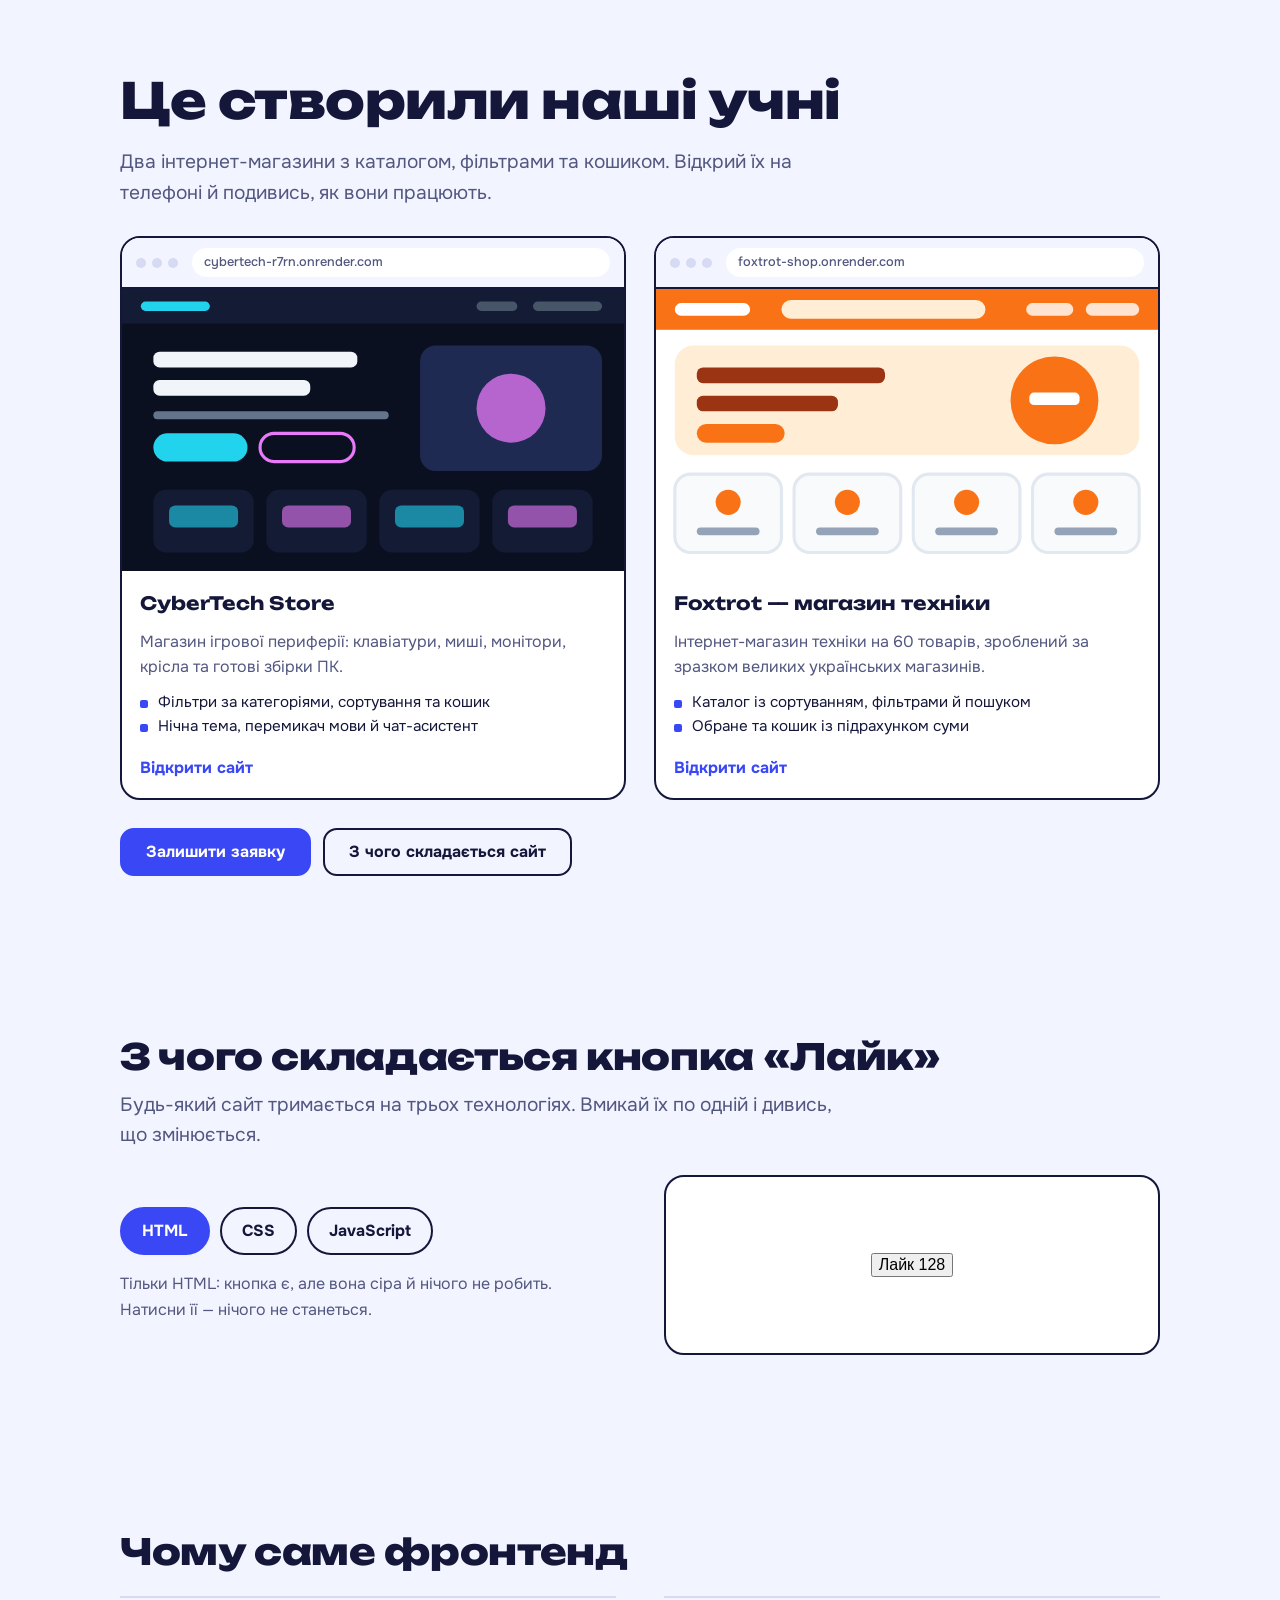
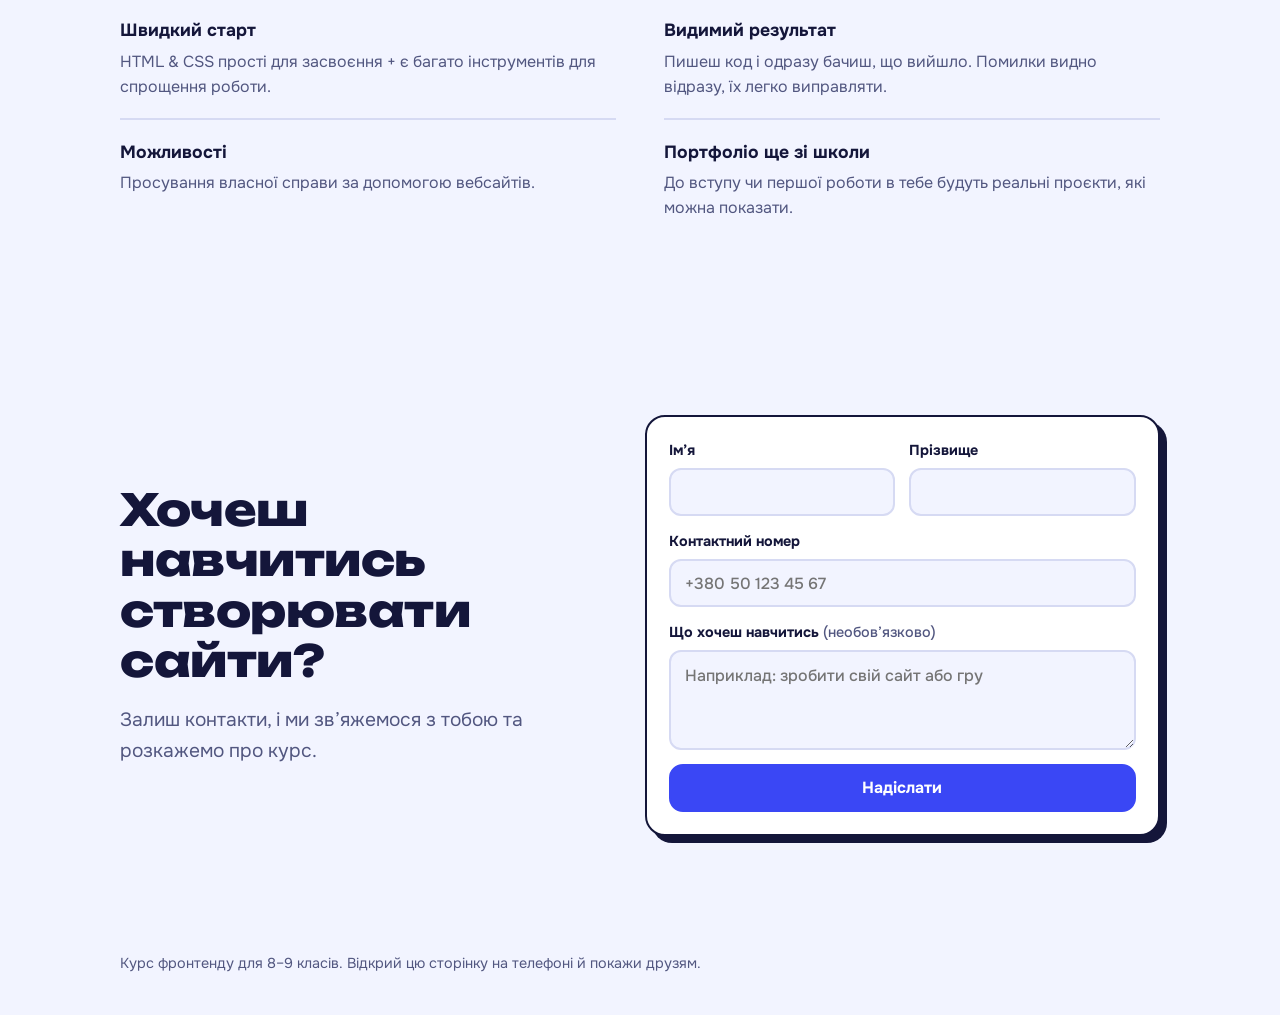
==== index.html @ 5b3cb40f "fixed form UI message" ====
<!doctype html>
<html lang="uk">
  <head>
    <meta charset="utf-8" />
    <meta
      name="viewport"
      content="width=device-width, initial-scale=1, viewport-fit=cover"
    />
    <meta name="color-scheme" content="light dark" />
    <title>Frontend Guide</title>
    <link rel="shortcut icon" type="image/x-icon" href="./images/icon.ico" />
    <link rel="preconnect" href="https://fonts.googleapis.com" />
    <link rel="preconnect" href="https://fonts.gstatic.com" crossorigin />
    <link
      href="https://fonts.googleapis.com/css2?family=Onest:wght@400;500;700&family=Unbounded:wght@700;800&display=swap"
      rel="stylesheet"
    />
    <link rel="stylesheet" href="./main.css" />
  </head>
  <body>
    <main>
      <!-- HERO: student projects -->
      <div class="wrap">
        <section class="hero" id="examples" aria-labelledby="hero-title">
          <h1 id="hero-title" class="display">Це створили наші учні</h1>
          <p class="lead">
            Два інтернет-магазини з каталогом, фільтрами та кошиком. Відкрий їх
            на телефоні й подивись, як вони працюють.
          </p>
          <div class="ex-grid" id="exGrid"></div>
          <div class="actions">
            <a class="btn" href="#contact">Залишити заявку</a>
            <a class="btn ghost" href="#layers">З чого складається сайт</a>
          </div>
        </section>
      </div>

      <!-- LAYERS -->
      <div class="wrap">
        <section class="section" id="layers" aria-labelledby="layers-title">
          <h2 class="display h2" id="layers-title">
            З чого складається кнопка «Лайк»
          </h2>
          <p class="lead">
            Будь-який сайт тримається на трьох технологіях. Вмикай їх по одній і
            дивись, що змінюється.
          </p>
          <div class="layers">
            <div>
              <div class="chips" role="group" aria-label="Шари сайту">
                <button
                  type="button"
                  class="chip"
                  aria-pressed="true"
                  aria-disabled="true"
                >
                  HTML
                </button>
                <button
                  type="button"
                  class="chip"
                  aria-pressed="false"
                  id="chipCss"
                >
                  CSS
                </button>
                <button
                  type="button"
                  class="chip"
                  aria-pressed="false"
                  id="chipJs"
                >
                  JavaScript
                </button>
              </div>
              <p id="layerNote" aria-live="polite"></p>
            </div>
            <div class="stage">
              <button type="button" class="like" id="like">
                Лайк <span id="cnt">128</span>
              </button>
            </div>
          </div>
        </section>
      </div>

      <!-- WHY -->
      <div class="wrap">
        <section class="section" id="why" aria-labelledby="why-title">
          <h2 class="display h2" id="why-title">Чому саме фронтенд</h2>
          <dl class="why">
            <div>
              <dt>Швидкий старт</dt>
              <dd>
                HTML & CSS прості для засвоєння + є багато інструментів для
                спрощення роботи.
              </dd>
            </div>
            <div>
              <dt>Видимий результат</dt>
              <dd>
                Пишеш код і одразу бачиш, що вийшло. Помилки видно відразу, їх
                легко виправляти.
              </dd>
            </div>
            <div>
              <dt>Можливості</dt>
              <dd>Просування власної справи за допомогою вебсайтів.</dd>
            </div>
            <div>
              <dt>Портфоліо ще зі школи</dt>
              <dd>
                До вступу чи першої роботи в тебе будуть реальні проєкти, які
                можна показати.
              </dd>
            </div>
          </dl>
        </section>
      </div>

      <!-- CONTACT -->
      <div class="wrap">
        <section
          class="section split"
          id="contact"
          aria-labelledby="contact-title"
        >
          <div>
            <h2 class="display h2" id="contact-title">
              Хочеш навчитись створювати сайти?
            </h2>
            <p class="lead">
              Залиш контакти, і ми зв’яжемося з тобою та розкажемо про курс.
            </p>
          </div>

          <div class="panel">
            <form id="contactForm" class="form" novalidate>
              <div class="field-row">
                <label class="field">
                  <span>Ім’я</span>
                  <input
                    type="text"
                    id="firstName"
                    name="firstName"
                    maxlength="40"
                    autocomplete="given-name"
                    autocapitalize="words"
                    spellcheck="false"
                    required
                    aria-describedby="firstName-err"
                  />
                  <small class="field-error" id="firstName-err" hidden></small>
                </label>
                <label class="field">
                  <span>Прізвище</span>
                  <input
                    type="text"
                    id="lastName"
                    name="lastName"
                    maxlength="40"
                    autocomplete="family-name"
                    autocapitalize="words"
                    spellcheck="false"
                    required
                    aria-describedby="lastName-err"
                  />
                  <small class="field-error" id="lastName-err" hidden></small>
                </label>
              </div>
              <label class="field">
                <span>Контактний номер</span>
                <input
                  type="tel"
                  id="phone"
                  name="phone"
                  inputmode="tel"
                  autocomplete="tel"
                  placeholder="+380 50 123 45 67"
                  maxlength="20"
                  required
                  aria-describedby="phone-err"
                />
                <small class="field-error" id="phone-err" hidden></small>
              </label>
              <label class="field">
                <span
                  >Що хочеш навчитись
                  <em class="optional">(необов’язково)</em></span
                >
                <textarea
                  id="interest"
                  name="interest"
                  rows="3"
                  maxlength="300"
                  placeholder="Наприклад: зробити свій сайт або гру"
                  aria-describedby="interest-err"
                ></textarea>
                <small class="field-error" id="interest-err" hidden></small>
              </label>
              <button type="submit" class="btn" id="submitBtn">Надіслати</button>
            </form>
            <div
              class="form-status"
              id="formStatus"
              role="status"
              aria-live="polite"
              hidden
            ></div>
          </div>
        </section>
      </div>
    </main>

    <footer>
      <div class="wrap">
        Курс фронтенду для 8–9 класів. Відкрий цю сторінку на телефоні й покажи
        друзям.
      </div>
    </footer>
    <script src="./main.js"></script>
  </body>
</html>
---- main.css ----
:root {
  --bg: #f2f4ff;
  --surface: #ffffff;
  --ink: #14163a;
  --muted: #525780;
  --line: #d6daf3;
  --accent: #3a47f5;
  --on-accent: #ffffff;
  --block: #3a47f5;
  --pop: #ffe45c;
  --pink: #ff5c8a;
  --edge: #14163a;
  box-sizing: border-box;
  padding-top: env(safe-area-inset-top, 0px);
  padding-bottom: env(safe-area-inset-bottom, 0px);
}
@media (prefers-color-scheme: dark) {
  :root:not([data-theme="light"]) {
    --bg: #0e1022;
    --surface: #1a1d3a;
    --ink: #eef0ff;
    --muted: #a8add6;
    --line: #2c3060;
    --accent: #8a93ff;
    --on-accent: #0e1022;
    --block: #2e37d6;
    --edge: #8a93ff;
  }
}
:root[data-theme="dark"] {
  --bg: #0e1022;
  --surface: #1a1d3a;
  --ink: #eef0ff;
  --muted: #a8add6;
  --line: #2c3060;
  --accent: #8a93ff;
  --on-accent: #0e1022;
  --block: #2e37d6;
  --edge: #8a93ff;
}

*,
*::before,
*::after {
  box-sizing: inherit;
}
html {
  scroll-padding-top: env(safe-area-inset-top, 0px);
  scroll-behavior: smooth;
  -webkit-text-size-adjust: 100%;
}
body {
  margin: 0;
  background: var(--bg);
  color: var(--ink);
  font:
    400 1rem/1.6 Onest,
    system-ui,
    -apple-system,
    "Segoe UI",
    Roboto,
    sans-serif;
  overflow-x: hidden;
}
h1,
h2,
h3,
p,
dl,
dd,
ul {
  margin: 0;
}
ul {
  padding: 0;
  list-style: none;
}
a {
  color: inherit;
}
:focus-visible {
  outline: 3px solid var(--accent);
  outline-offset: 3px;
}

.wrap {
  width: 100%;
  max-width: 1120px;
  margin-inline: auto;
  padding-inline: clamp(16px, 5vw, 40px);
}
.display {
  font-family: Unbounded, Onest, system-ui, sans-serif;
  font-weight: 800;
  line-height: 1.15;
  letter-spacing: -0.01em;
  hyphens: auto;
  overflow-wrap: break-word;
}
.h2 {
  font-size: clamp(1.35rem, 4.2vw + 0.4rem, 2.25rem);
  margin-bottom: 12px;
}
.lead {
  font-size: clamp(1rem, 1.2vw + 0.8rem, 1.2rem);
  color: var(--muted);
  max-width: 56ch;
}

.btn {
  display: inline-flex;
  align-items: center;
  justify-content: center;
  min-height: 48px;
  padding: 0 24px;
  border-radius: 14px;
  border: 2px solid var(--accent);
  background: var(--accent);
  color: var(--on-accent);
  font:
    700 1rem/1 Onest,
    system-ui,
    sans-serif;
  text-decoration: none;
  cursor: pointer;
  -webkit-tap-highlight-color: transparent;
}
.btn.ghost {
  background: transparent;
  color: var(--ink);
  border-color: var(--ink);
}
.btn.pop {
  background: var(--pop);
  border-color: var(--pop);
  color: #14163a;
}
.btn:active {
  transform: translateY(1px);
}

/* ---------- Hero (student projects) ---------- */
.hero {
  padding-block: clamp(28px, 6vw, 72px);
}
.hero h1 {
  font-size: clamp(1.75rem, 6vw + 0.5rem, 3.1rem);
  margin-bottom: 18px;
}
.hero .actions {
  display: flex;
  flex-wrap: wrap;
  gap: 12px;
  margin-top: 28px;
}

/* ---------- Demo section layout ---------- */
.split {
  display: grid;
  gap: 32px;
}
.split > * {
  min-width: 0;
}
.split .h2 {
  font-size: clamp(1.6rem, 5vw + 0.4rem, 2.75rem);
  margin-bottom: 18px;
}
@media (min-width: 900px) {
  .split {
    grid-template-columns: 1fr 1.1fr;
    align-items: center;
    gap: 56px;
  }
}

.panel {
  background: var(--surface);
  border: 2px solid var(--edge);
  border-radius: 20px;
  box-shadow: 4px 4px 0 var(--edge);
  padding: clamp(14px, 3vw, 22px);
  display: grid;
  gap: 16px;
}
@media (min-width: 600px) {
  .panel {
    box-shadow: 7px 7px 0 var(--edge);
  }
}
.field {
  display: grid;
  gap: 6px;
  border: 0;
  padding: 0;
  margin: 0;
  min-width: 0;
}
.field > span,
.field > legend {
  font-weight: 700;
  font-size: 0.9rem;
  padding: 0;
}
.field input[type="text"] {
  width: 100%;
  height: 48px;
  padding: 0 14px;
  border: 2px solid var(--line);
  border-radius: 12px;
  background: var(--bg);
  color: var(--ink);
  font:
    500 16px/1 Onest,
    system-ui,
    sans-serif;
}
.field input[type="text"]:focus-visible {
  border-color: var(--accent);
  outline-offset: 1px;
}
/* ---------- Sections ---------- */
.section {
  padding-block: clamp(36px, 7vw, 88px);
}
.section + .section {
  border-top: 2px solid var(--line);
}

/* Layers */
.layers {
  display: grid;
  gap: 24px;
  margin-top: 24px;
}
.layers > * {
  min-width: 0;
}
@media (min-width: 800px) {
  .layers {
    grid-template-columns: 1fr 1fr;
    gap: 48px;
    align-items: center;
  }
}
.chips {
  display: flex;
  flex-wrap: wrap;
  gap: 10px;
  margin-bottom: 16px;
}
.chip {
  min-height: 48px;
  padding: 0 20px;
  border-radius: 999px;
  border: 2px solid var(--ink);
  background: transparent;
  color: var(--ink);
  font:
    700 1rem/1 Onest,
    system-ui,
    sans-serif;
  cursor: pointer;
  -webkit-tap-highlight-color: transparent;
}
.chip[aria-pressed="true"] {
  background: var(--accent);
  border-color: var(--accent);
  color: var(--on-accent);
}
.chip[aria-disabled="true"] {
  cursor: default;
}
#layerNote {
  color: var(--muted);
  min-height: 3.2em;
}
.stage {
  color-scheme: light;
  background: #fff;
  color: #111;
  border: 2px solid var(--edge);
  border-radius: 20px;
  min-height: 180px;
  display: grid;
  place-items: center;
  padding: 24px;
}
.like {
  font-size: 1rem;
}
.like.styled {
  display: inline-flex;
  align-items: center;
  gap: 8px;
  min-height: 56px;
  padding: 0 28px;
  border-radius: 999px;
  border: 2px solid var(--pink);
  background: transparent;
  color: #14163a;
  font:
    700 1.05rem/1 Onest,
    system-ui,
    sans-serif;
  cursor: pointer;
  -webkit-tap-highlight-color: transparent;
}
.like.styled::before {
  content: "\2661";
  font-size: 1.3em;
  color: var(--pink);
}
.like.styled.liked {
  background: var(--pink);
}
.like.styled.liked::before {
  content: "\2665";
  color: #fff;
}
.like.pop {
  animation: pop 0.35s ease-out;
}
@keyframes pop {
  0% {
    transform: scale(1);
  }
  40% {
    transform: scale(1.12);
  }
  100% {
    transform: scale(1);
  }
}

/* Examples */
.ex-grid {
  display: grid;
  gap: 20px;
  margin-top: 28px;
}
@media (min-width: 720px) {
  .ex-grid {
    grid-template-columns: 1fr 1fr;
    gap: 28px;
  }
}
.ex {
  display: flex;
  flex-direction: column;
  text-decoration: none;
  background: var(--surface);
  border: 2px solid var(--edge);
  border-radius: 20px;
  overflow: hidden;
  min-width: 0;
  transition: transform 0.15s;
}
.ex:hover {
  transform: translateY(-3px);
}
.browser-bar {
  display: flex;
  align-items: center;
  gap: 6px;
  padding: 10px 14px;
  border-bottom: 2px solid var(--edge);
  background: var(--bg);
}
.browser-bar i {
  width: 10px;
  height: 10px;
  border-radius: 50%;
  background: var(--line);
  flex: none;
}
.browser-bar span {
  margin-left: 8px;
  flex: 1;
  min-width: 0;
  font-size: 0.8rem;
  font-weight: 500;
  color: var(--muted);
  background: var(--surface);
  border-radius: 999px;
  padding: 4px 12px;
  white-space: nowrap;
  overflow: hidden;
  text-overflow: ellipsis;
}
.thumb-wrap {
  position: relative;
  display: block;
  aspect-ratio: 16 / 9;
  overflow: hidden;
  background: var(--bg);
}
.thumb {
  display: block;
  width: 100%;
  aspect-ratio: 16 / 9;
}
.thumb-wrap .thumb {
  height: 100%;
}
.thumb-video {
  position: absolute;
  inset: 0;
  width: 100%;
  height: 100%;
  object-fit: cover;
  object-position: top;
  background: var(--bg);
  opacity: 0;
  transition: opacity 0.3s;
}
.thumb-video.ready {
  opacity: 1;
}
.ex-body {
  padding: 18px;
  display: grid;
  gap: 10px;
}
.ex-body h3 {
  font-size: 1.15rem;
  font-family: Unbounded, Onest, sans-serif;
  font-weight: 700;
}
.ex-body p {
  color: var(--muted);
}
.ex-body li {
  padding-left: 18px;
  position: relative;
  font-size: 0.95rem;
}
.ex-body li::before {
  content: "";
  position: absolute;
  left: 0;
  top: 0.65em;
  width: 8px;
  height: 8px;
  border-radius: 2px;
  background: var(--accent);
}
.ex-cta {
  margin-top: 6px;
  font-weight: 700;
  color: var(--accent);
}
.note {
  margin-top: 20px;
  font-size: 0.9rem;
  color: var(--muted);
}

/* Why */
.why {
  display: grid;
  gap: 0;
  margin-top: 24px;
}
@media (min-width: 720px) {
  .why {
    grid-template-columns: 1fr 1fr;
    column-gap: 48px;
  }
}
.why div {
  padding: 18px 0;
  border-top: 2px solid var(--line);
}
.why dt {
  font-weight: 700;
  font-size: 1.1rem;
  margin-bottom: 4px;
}
.why dd {
  color: var(--muted);
}

footer {
  padding: 28px 0 40px;
  color: var(--muted);
  font-size: 0.9rem;
}

@media (prefers-reduced-motion: reduce) {
  html {
    scroll-behavior: auto;
  }
  .like.pop {
    animation: none;
  }
  .ex,
  .thumb-video {
    transition: none;
  }
}

/* ---------- Contact form ---------- */
:root {
  --danger: #c5221f;
  --ok: #16794c;
}
@media (prefers-color-scheme: dark) {
  :root:not([data-theme="light"]) {
    --danger: #ff8a80;
    --ok: #6ee7a8;
  }
}
:root[data-theme="dark"] {
  --danger: #ff8a80;
  --ok: #6ee7a8;
}

.form {
  display: grid;
  gap: 14px;
}
.field-row {
  display: grid;
  gap: 14px;
}
.field-row > * {
  min-width: 0;
}
@media (min-width: 480px) {
  .field-row {
    grid-template-columns: 1fr 1fr;
  }
}
.field input[type="tel"],
.field textarea {
  width: 100%;
  padding: 0 14px;
  border: 2px solid var(--line);
  border-radius: 12px;
  background: var(--bg);
  color: var(--ink);
  font:
    500 16px/1 Onest,
    system-ui,
    sans-serif;
}
.field input[type="tel"] {
  height: 48px;
}
.field textarea {
  padding: 12px 14px;
  min-height: 96px;
  line-height: 1.5;
  resize: vertical;
}
.field input[type="tel"]:focus-visible,
.field textarea:focus-visible {
  border-color: var(--accent);
  outline-offset: 1px;
}
.field [aria-invalid="true"] {
  border-color: var(--danger);
}
.optional {
  font-style: normal;
  font-weight: 500;
  color: var(--muted);
}
.field-error {
  color: var(--danger);
  font-size: 0.85rem;
  font-weight: 500;
}
.field-error[hidden] {
  display: none;
}
.form .btn {
  width: 100%;
}
.btn[disabled] {
  opacity: 0.65;
  cursor: progress;
  transform: none;
}

.form-status {
  display: grid;
  gap: 4px;
  padding: 12px 14px;
  border: 2px solid var(--line);
  border-radius: 12px;
  background: var(--surface);
  color: var(--ink);
  font-weight: 500;
  overflow-wrap: anywhere;
}
.form-status[hidden] {
  display: none;
}
.form-status strong {
  font-weight: 700;
}
.form-status small {
  color: var(--muted);
  font-size: 0.85rem;
  white-space: pre-line;
}
.form-status.is-error {
  border-color: var(--danger);
  background: color-mix(in srgb, var(--danger) 12%, var(--surface));
}
.form-status.is-error strong {
  color: var(--danger);
}
.form-status.is-ok {
  border-color: var(--ok);
  background: color-mix(in srgb, var(--ok) 12%, var(--surface));
}
.form-status.is-ok strong {
  color: var(--ok);
}
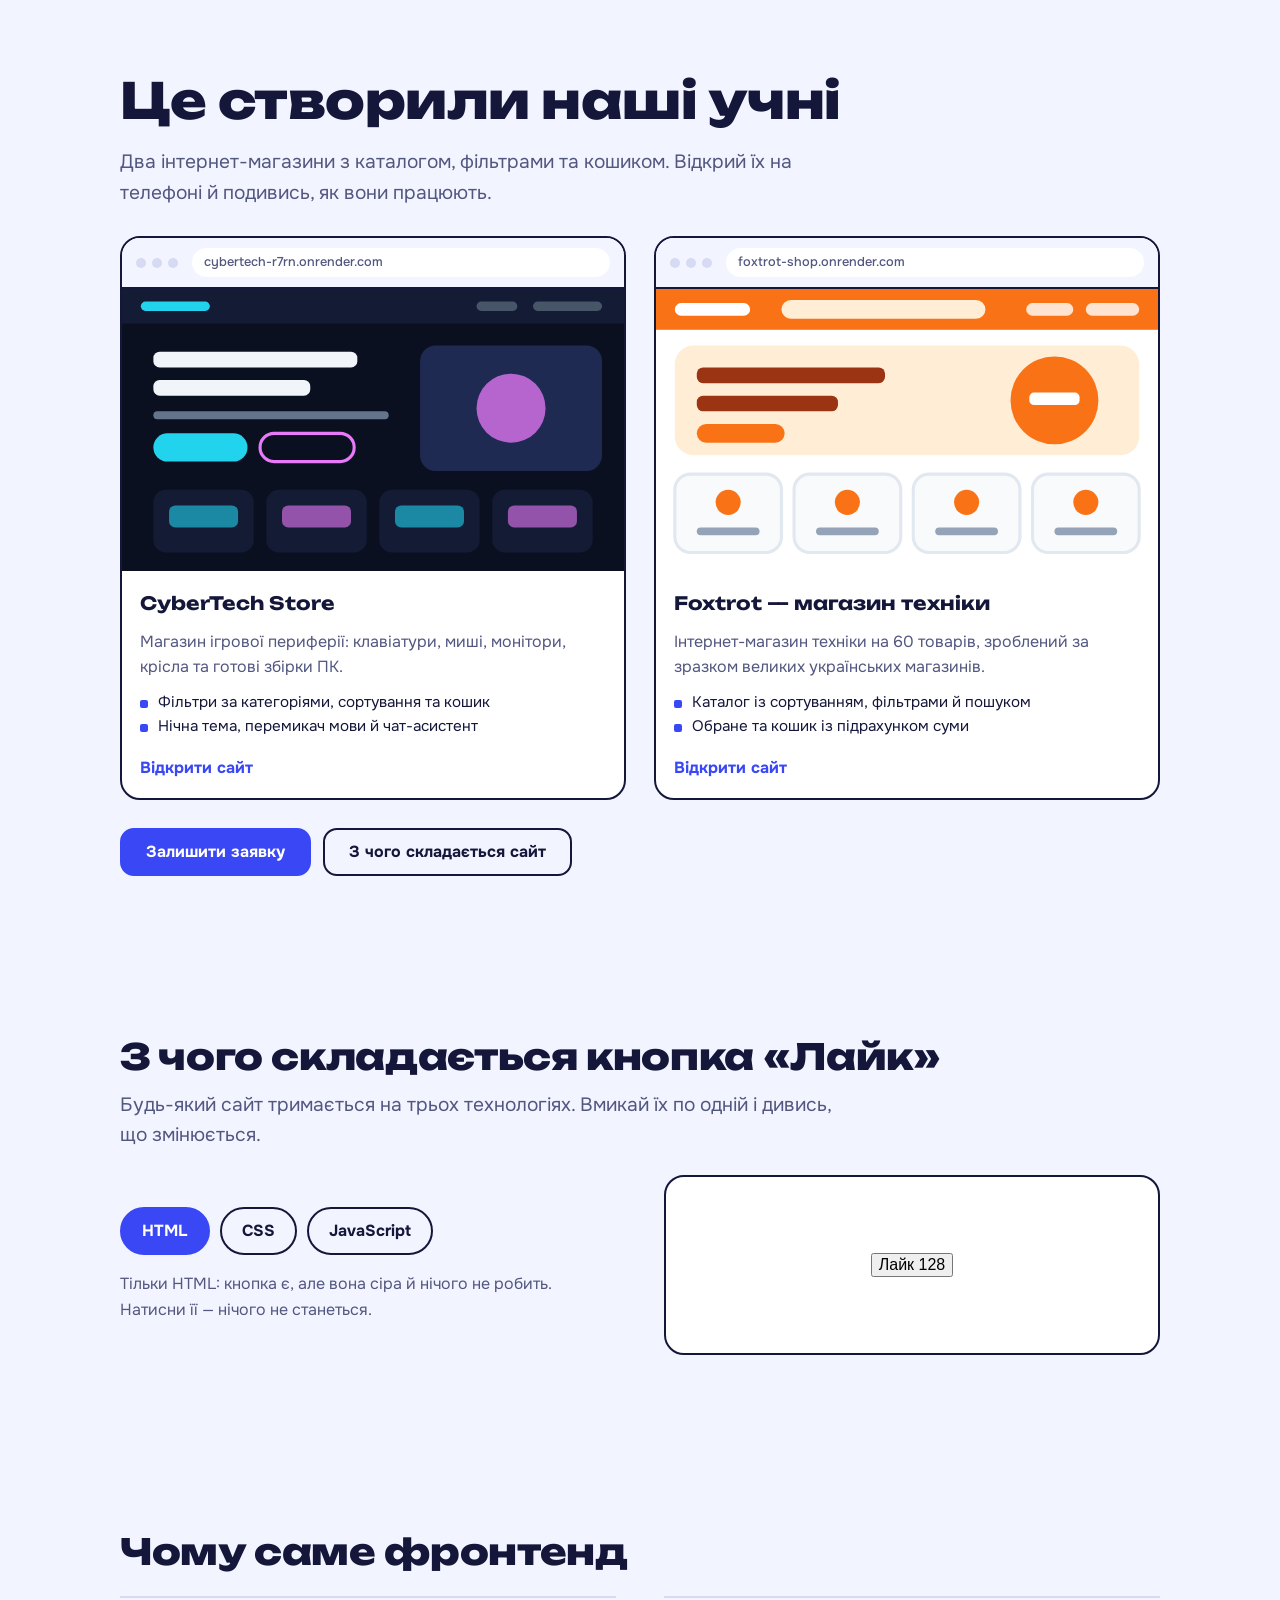
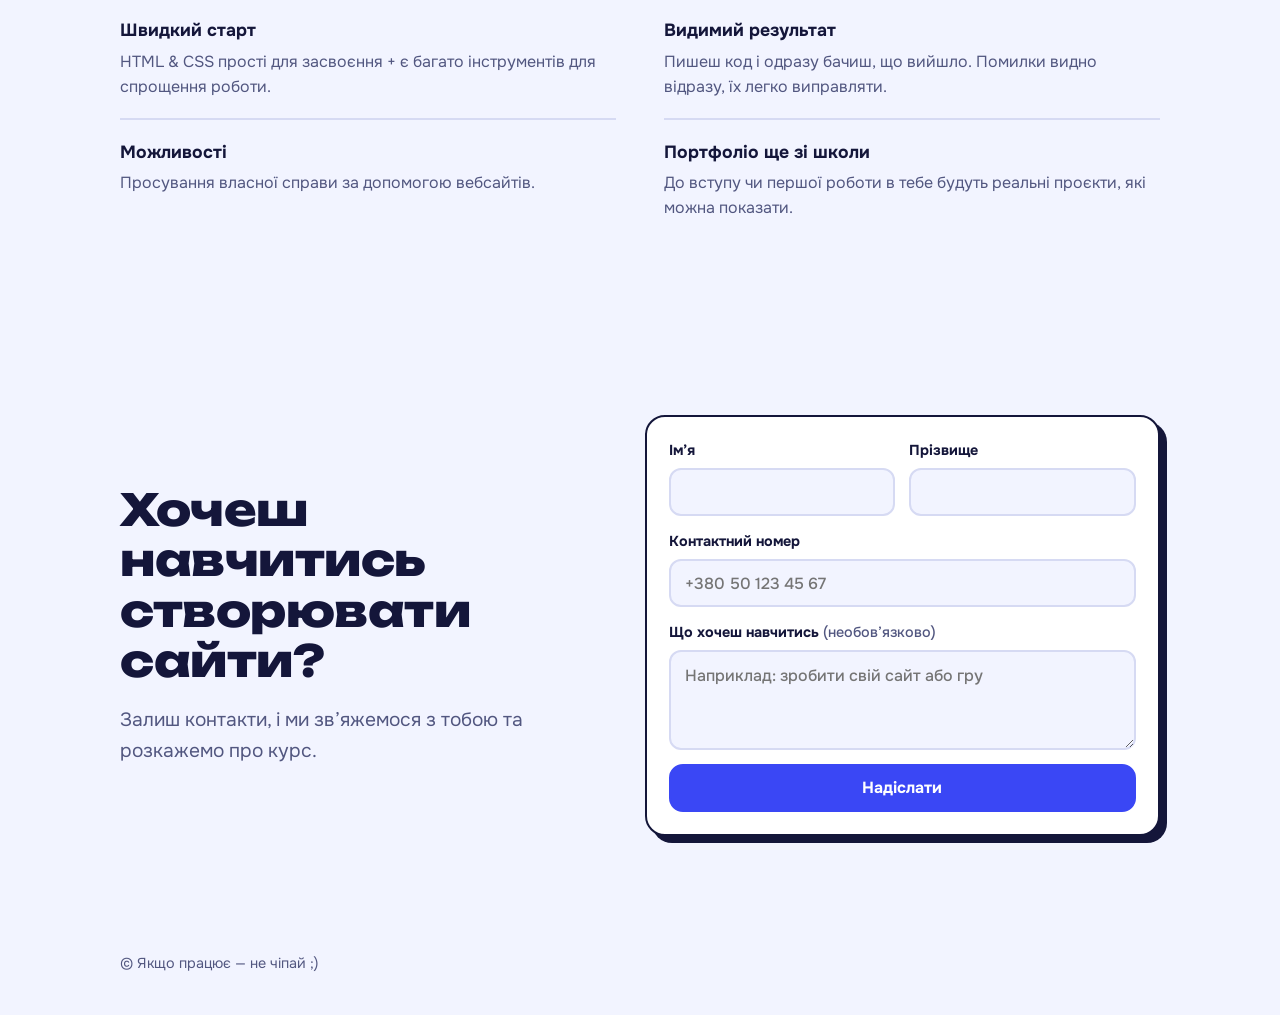
==== commit e740bcd1: "final fix" ====
--- a/index.html
+++ b/index.html
@@ -214,8 +214,7 @@
 
     <footer>
       <div class="wrap">
-        Курс фронтенду для 8–9 класів. Відкрий цю сторінку на телефоні й покажи
-        друзям.
+        &#169; Якщо працює — не чіпай ;)
       </div>
     </footer>
     <script src="./main.js"></script>
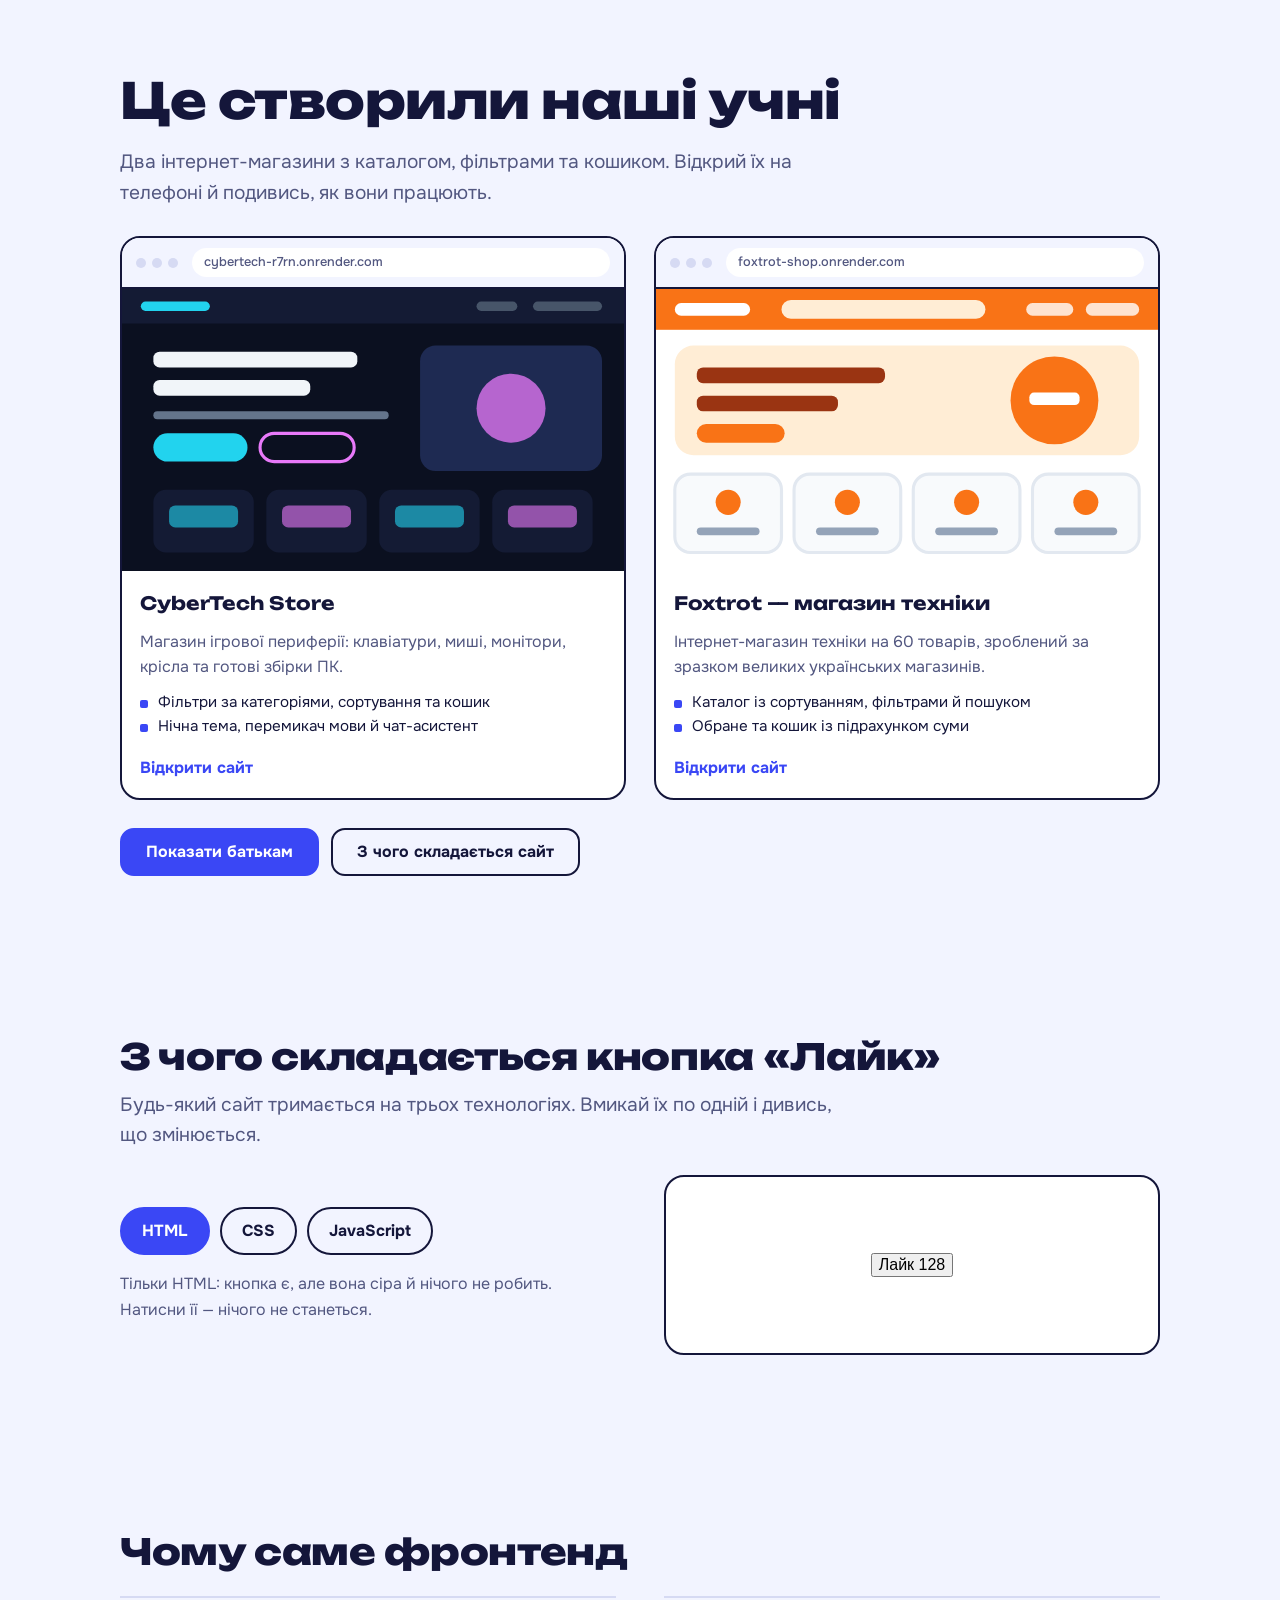
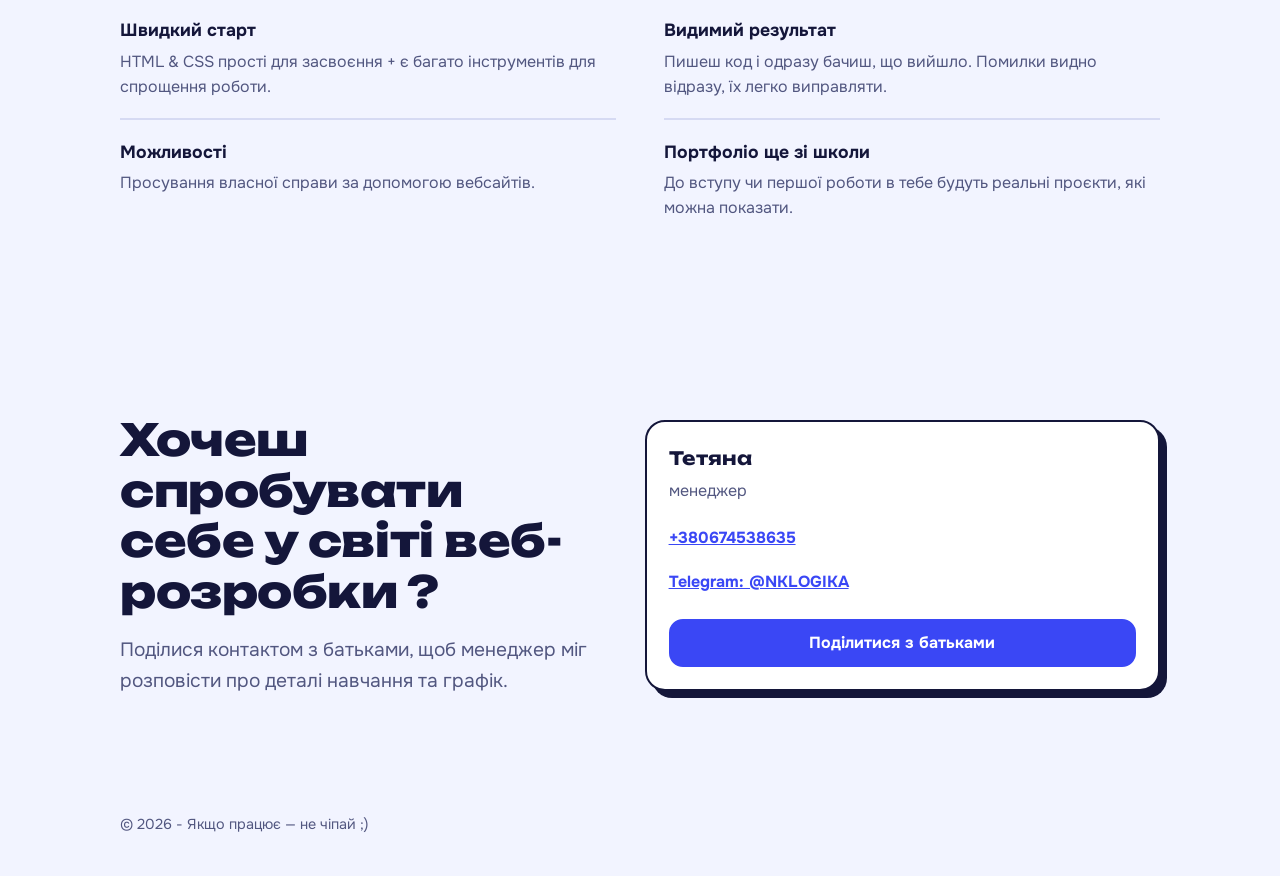
==== commit b89d0fc1: "change contact form" ====
--- a/index.html
+++ b/index.html
@@ -29,7 +29,7 @@
           </p>
           <div class="ex-grid" id="exGrid"></div>
           <div class="actions">
-            <a class="btn" href="#contact">Залишити заявку</a>
+            <a class="btn" href="#share">Показати батькам</a>
             <a class="btn ghost" href="#layers">З чого складається сайт</a>
           </div>
         </section>
@@ -118,95 +118,23 @@
         </section>
       </div>
 
-      <!-- CONTACT -->
+      <!-- SHARE WITH PARENTS -->
       <div class="wrap">
-        <section
-          class="section split"
-          id="contact"
-          aria-labelledby="contact-title"
-        >
+        <section class="section split" id="share" aria-labelledby="share-title">
           <div>
-            <h2 class="display h2" id="contact-title">
-              Хочеш навчитись створювати сайти?
-            </h2>
+            <h2 class="display h2" id="share-title">Хочеш спробувати себе у світі веб-розробки ?</h2>
             <p class="lead">
-              Залиш контакти, і ми зв’яжемося з тобою та розкажемо про курс.
+              Поділися контактом з батьками, щоб менеджер міг розповісти про деталі навчання та графік. 
             </p>
           </div>
 
           <div class="panel">
-            <form id="contactForm" class="form" novalidate>
-              <div class="field-row">
-                <label class="field">
-                  <span>Ім’я</span>
-                  <input
-                    type="text"
-                    id="firstName"
-                    name="firstName"
-                    maxlength="40"
-                    autocomplete="given-name"
-                    autocapitalize="words"
-                    spellcheck="false"
-                    required
-                    aria-describedby="firstName-err"
-                  />
-                  <small class="field-error" id="firstName-err" hidden></small>
-                </label>
-                <label class="field">
-                  <span>Прізвище</span>
-                  <input
-                    type="text"
-                    id="lastName"
-                    name="lastName"
-                    maxlength="40"
-                    autocomplete="family-name"
-                    autocapitalize="words"
-                    spellcheck="false"
-                    required
-                    aria-describedby="lastName-err"
-                  />
-                  <small class="field-error" id="lastName-err" hidden></small>
-                </label>
-              </div>
-              <label class="field">
-                <span>Контактний номер</span>
-                <input
-                  type="tel"
-                  id="phone"
-                  name="phone"
-                  inputmode="tel"
-                  autocomplete="tel"
-                  placeholder="+380 50 123 45 67"
-                  maxlength="20"
-                  required
-                  aria-describedby="phone-err"
-                />
-                <small class="field-error" id="phone-err" hidden></small>
-              </label>
-              <label class="field">
-                <span
-                  >Що хочеш навчитись
-                  <em class="optional">(необов’язково)</em></span
-                >
-                <textarea
-                  id="interest"
-                  name="interest"
-                  rows="3"
-                  maxlength="300"
-                  placeholder="Наприклад: зробити свій сайт або гру"
-                  aria-describedby="interest-err"
-                ></textarea>
-                <small class="field-error" id="interest-err" hidden></small>
-              </label>
-              <button type="submit" class="btn" id="submitBtn">Надіслати</button>
-            </form>
-            <div
-              class="form-status"
-              id="formStatus"
-              role="status"
-              aria-live="polite"
-              hidden
-            ></div>
+            <div class="manager" id="managerCard"></div>
+            <button type="button" class="btn" id="shareBtn">
+              Поділитися з батьками
+            </button>
+            <div class="share-channels" id="shareChannels" hidden></div>
+            <p class="share-status" id="shareStatus" role="status" hidden></p>
           </div>
         </section>
       </div>
@@ -214,7 +142,7 @@
 
     <footer>
       <div class="wrap">
-        &#169; Якщо працює — не чіпай ;)
+        &#169; 2026 - Якщо працює — не чіпай ;)
       </div>
     </footer>
     <script src="./main.js"></script>
--- a/main.css
+++ b/main.css
@@ -154,7 +154,7 @@
   margin-top: 28px;
 }
 
-/* ---------- Demo section layout ---------- */
+/* ---------- Two-column section layout ---------- */
 .split {
   display: grid;
   gap: 32px;
@@ -187,37 +187,6 @@
   .panel {
     box-shadow: 7px 7px 0 var(--edge);
   }
-}
-.field {
-  display: grid;
-  gap: 6px;
-  border: 0;
-  padding: 0;
-  margin: 0;
-  min-width: 0;
-}
-.field > span,
-.field > legend {
-  font-weight: 700;
-  font-size: 0.9rem;
-  padding: 0;
-}
-.field input[type="text"] {
-  width: 100%;
-  height: 48px;
-  padding: 0 14px;
-  border: 2px solid var(--line);
-  border-radius: 12px;
-  background: var(--bg);
-  color: var(--ink);
-  font:
-    500 16px/1 Onest,
-    system-ui,
-    sans-serif;
-}
-.field input[type="text"]:focus-visible {
-  border-color: var(--accent);
-  outline-offset: 1px;
 }
 /* ---------- Sections ---------- */
 .section {
@@ -500,123 +469,53 @@
   }
 }
 
-/* ---------- Contact form ---------- */
-:root {
-  --danger: #c5221f;
-  --ok: #16794c;
-}
-@media (prefers-color-scheme: dark) {
-  :root:not([data-theme="light"]) {
-    --danger: #ff8a80;
-    --ok: #6ee7a8;
-  }
-}
-:root[data-theme="dark"] {
-  --danger: #ff8a80;
-  --ok: #6ee7a8;
-}
-
-.form {
-  display: grid;
-  gap: 14px;
-}
-.field-row {
-  display: grid;
-  gap: 14px;
-}
-.field-row > * {
-  min-width: 0;
-}
-@media (min-width: 480px) {
-  .field-row {
-    grid-template-columns: 1fr 1fr;
-  }
-}
-.field input[type="tel"],
-.field textarea {
+/* ---------- Share with parents ---------- */
+.manager {
+  display: grid;
+  gap: 4px;
+}
+.manager-name {
+  font-family: Unbounded, Onest, sans-serif;
+  font-weight: 700;
+  font-size: 1.15rem;
+}
+.manager-role {
+  color: var(--muted);
+}
+.manager-links {
+  display: grid;
+  margin-top: 8px;
+}
+.manager-links a {
+  display: inline-flex;
+  align-items: center;
+  min-height: 44px;
+  font-weight: 700;
+  color: var(--accent);
+  overflow-wrap: anywhere;
+}
+.panel .btn {
   width: 100%;
-  padding: 0 14px;
-  border: 2px solid var(--line);
-  border-radius: 12px;
-  background: var(--bg);
-  color: var(--ink);
-  font:
-    500 16px/1 Onest,
-    system-ui,
-    sans-serif;
-}
-.field input[type="tel"] {
-  height: 48px;
-}
-.field textarea {
+}
+.share-channels {
+  display: grid;
+  grid-template-columns: repeat(3, 1fr);
+  gap: 10px;
+}
+.share-channels[hidden] {
+  display: none;
+}
+.share-channels .btn {
+  padding: 0 8px;
+  font-size: 0.95rem;
+}
+.share-status {
   padding: 12px 14px;
-  min-height: 96px;
-  line-height: 1.5;
-  resize: vertical;
-}
-.field input[type="tel"]:focus-visible,
-.field textarea:focus-visible {
-  border-color: var(--accent);
-  outline-offset: 1px;
-}
-.field [aria-invalid="true"] {
-  border-color: var(--danger);
-}
-.optional {
-  font-style: normal;
-  font-weight: 500;
-  color: var(--muted);
-}
-.field-error {
-  color: var(--danger);
-  font-size: 0.85rem;
-  font-weight: 500;
-}
-.field-error[hidden] {
-  display: none;
-}
-.form .btn {
-  width: 100%;
-}
-.btn[disabled] {
-  opacity: 0.65;
-  cursor: progress;
-  transform: none;
-}
-
-.form-status {
-  display: grid;
-  gap: 4px;
-  padding: 12px 14px;
-  border: 2px solid var(--line);
+  border: 2px solid var(--accent);
   border-radius: 12px;
   background: var(--surface);
-  color: var(--ink);
   font-weight: 500;
-  overflow-wrap: anywhere;
-}
-.form-status[hidden] {
+}
+.share-status[hidden] {
   display: none;
 }
-.form-status strong {
-  font-weight: 700;
-}
-.form-status small {
-  color: var(--muted);
-  font-size: 0.85rem;
-  white-space: pre-line;
-}
-.form-status.is-error {
-  border-color: var(--danger);
-  background: color-mix(in srgb, var(--danger) 12%, var(--surface));
-}
-.form-status.is-error strong {
-  color: var(--danger);
-}
-.form-status.is-ok {
-  border-color: var(--ok);
-  background: color-mix(in srgb, var(--ok) 12%, var(--surface));
-}
-.form-status.is-ok strong {
-  color: var(--ok);
-}
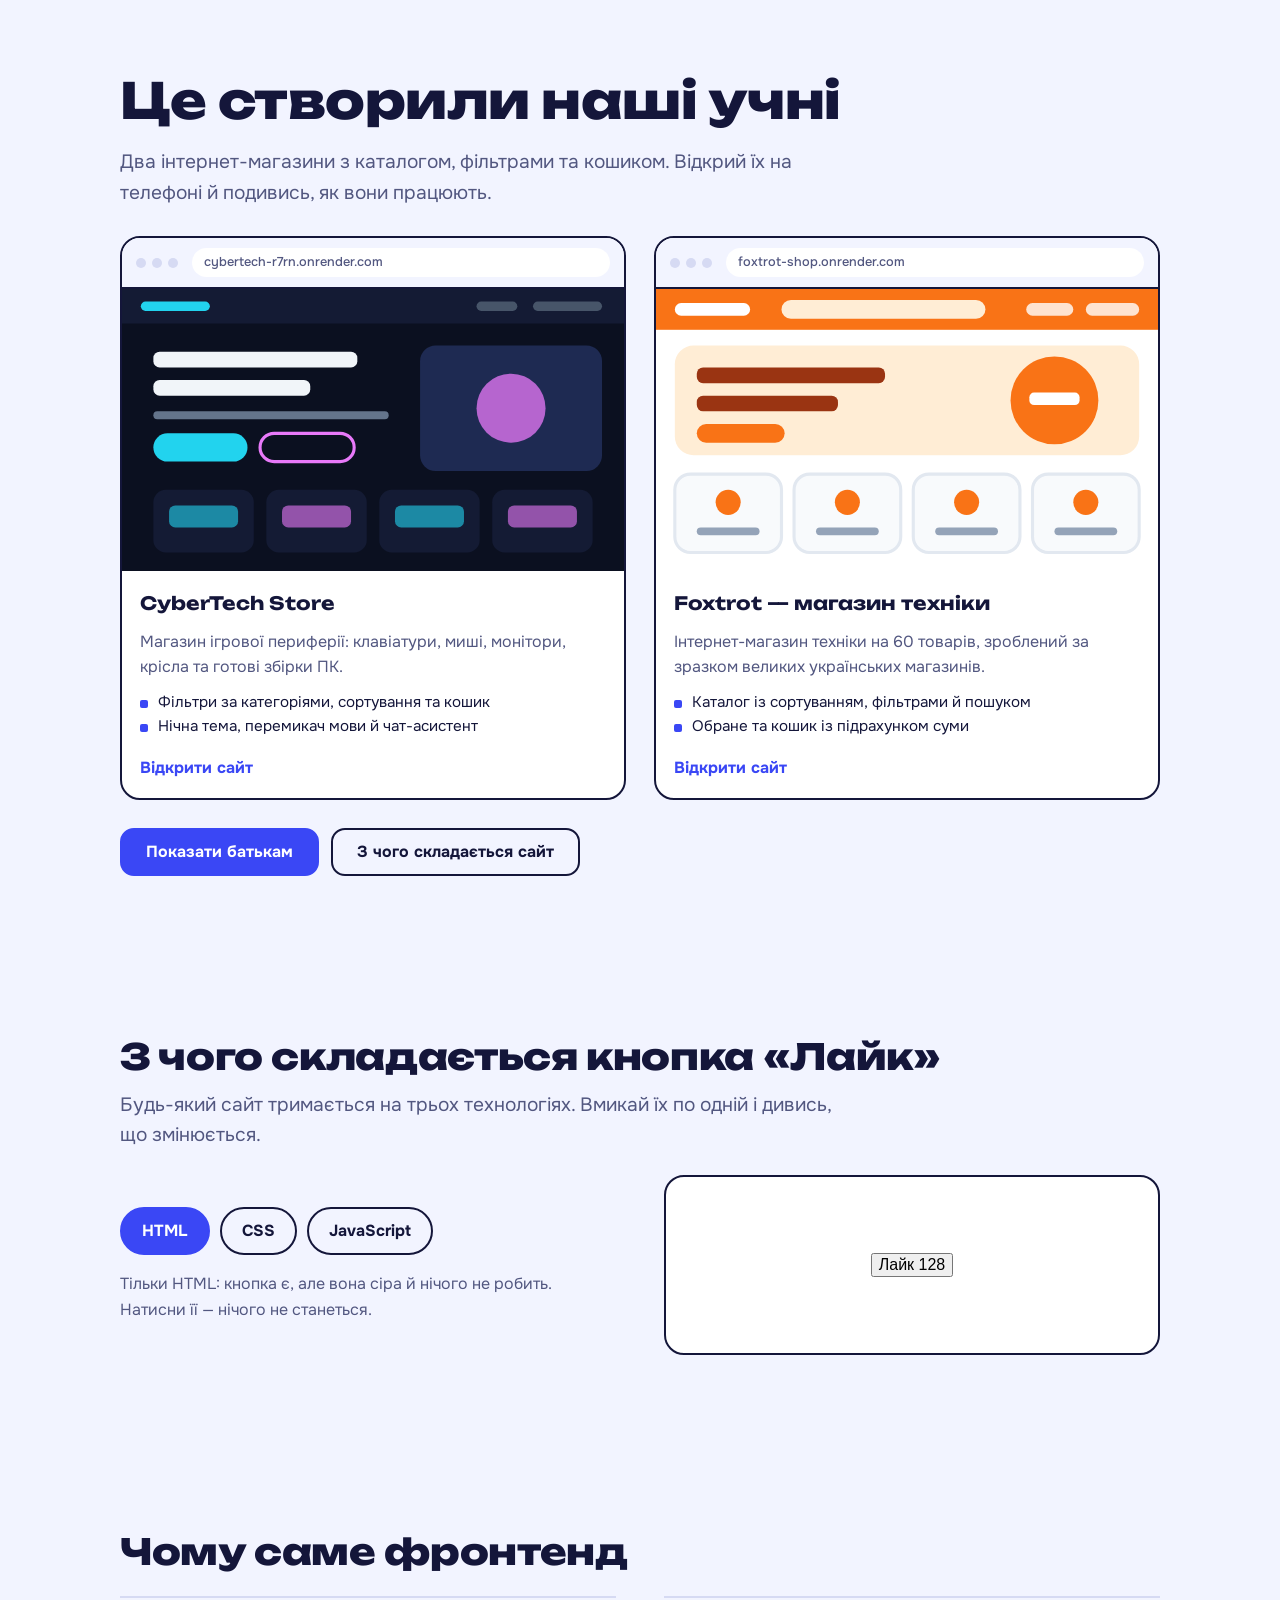
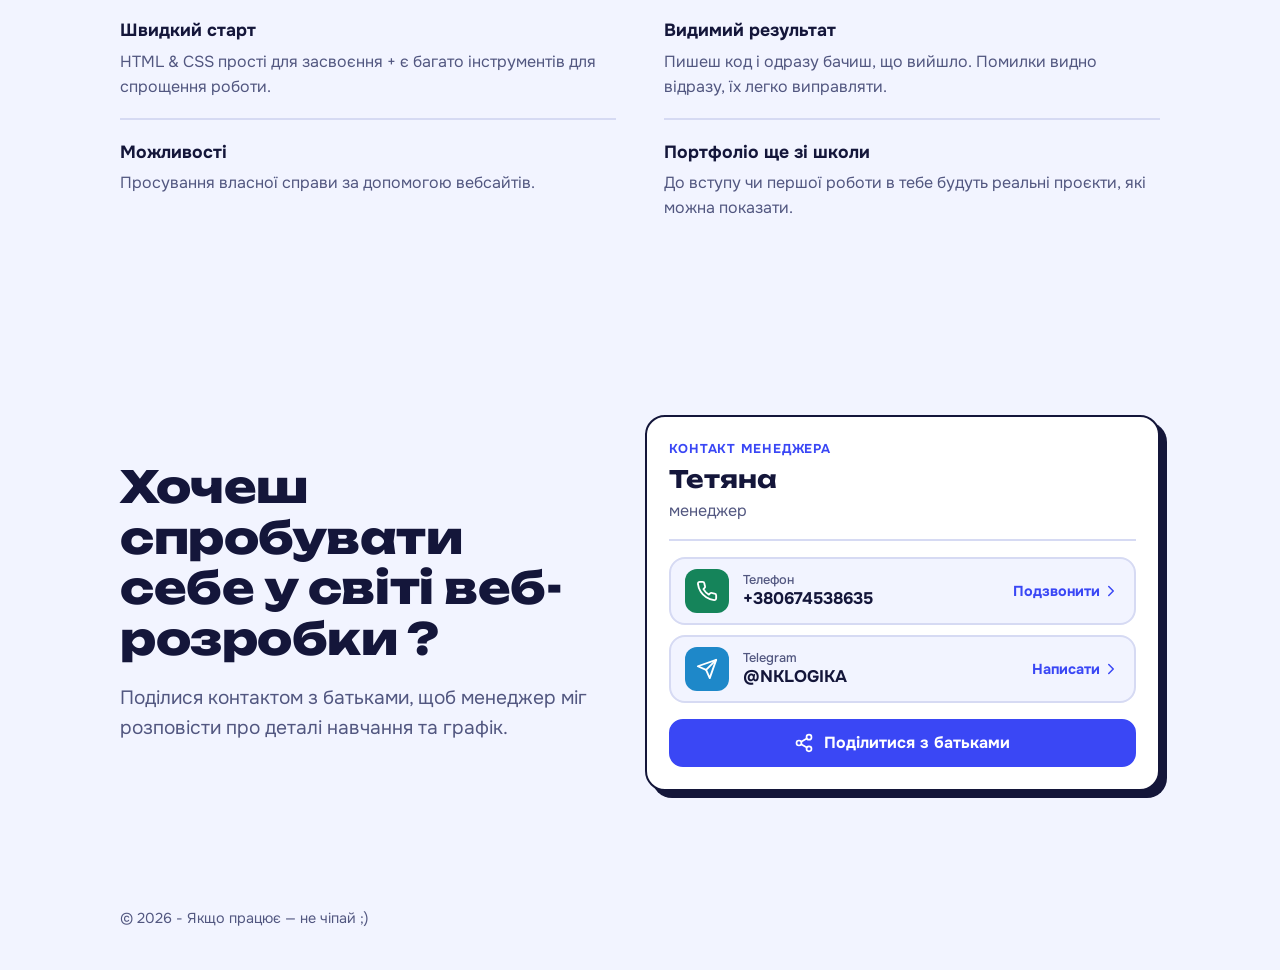
==== commit 6ba0c3a1: "polished contact share" ====
--- a/index.html
+++ b/index.html
@@ -122,7 +122,7 @@
       <div class="wrap">
         <section class="section split" id="share" aria-labelledby="share-title">
           <div>
-            <h2 class="display h2" id="share-title">Хочеш спробувати себе у світі веб-розробки ?</h2>
+            <h2 class="display h2" id="share-title"> Хочеш спробувати себе у світі веб-розробки ?</h2>
             <p class="lead">
               Поділися контактом з батьками, щоб менеджер міг розповісти про деталі навчання та графік. 
             </p>
@@ -131,6 +131,24 @@
           <div class="panel">
             <div class="manager" id="managerCard"></div>
             <button type="button" class="btn" id="shareBtn">
+              <svg
+                viewBox="0 0 24 24"
+                width="20"
+                height="20"
+                aria-hidden="true"
+                focusable="false"
+                fill="none"
+                stroke="currentColor"
+                stroke-width="2"
+                stroke-linecap="round"
+                stroke-linejoin="round"
+              >
+                <circle cx="18" cy="5" r="3" />
+                <circle cx="6" cy="12" r="3" />
+                <circle cx="18" cy="19" r="3" />
+                <line x1="8.59" y1="13.51" x2="15.42" y2="17.49" />
+                <line x1="15.41" y1="6.51" x2="8.59" y2="10.49" />
+              </svg>
               Поділитися з батьками
             </button>
             <div class="share-channels" id="shareChannels" hidden></div>
@@ -147,4 +165,4 @@
     </footer>
     <script src="./main.js"></script>
   </body>
-</html>
+</html>
--- a/main.css
+++ b/main.css
@@ -464,6 +464,7 @@
     animation: none;
   }
   .ex,
+  .contact-row,
   .thumb-video {
     transition: none;
   }
@@ -472,30 +473,109 @@
 /* ---------- Share with parents ---------- */
 .manager {
   display: grid;
+  gap: 16px;
+}
+.manager-head {
+  display: grid;
   gap: 4px;
+  padding-bottom: 16px;
+  border-bottom: 2px solid var(--line);
+}
+.manager-label {
+  color: var(--accent);
+  font-size: 0.8rem;
+  font-weight: 700;
+  letter-spacing: 0.06em;
+  text-transform: uppercase;
 }
 .manager-name {
-  font-family: Unbounded, Onest, sans-serif;
+  font-family: Unbounded, Onest, system-ui, sans-serif;
   font-weight: 700;
-  font-size: 1.15rem;
+  font-size: clamp(1.2rem, 3vw + 0.6rem, 1.5rem);
+  line-height: 1.25;
+  overflow-wrap: anywhere;
 }
 .manager-role {
   color: var(--muted);
 }
-.manager-links {
-  display: grid;
-  margin-top: 8px;
-}
-.manager-links a {
+.contact-list {
+  display: grid;
+  gap: 10px;
+}
+.contact-row {
+  display: flex;
+  align-items: center;
+  gap: 14px;
+  min-height: 68px;
+  padding: 10px 14px;
+  border: 2px solid var(--line);
+  border-radius: 16px;
+  background: var(--bg);
+  color: var(--ink);
+  text-decoration: none;
+  transition:
+    border-color 0.15s,
+    transform 0.15s;
+  -webkit-tap-highlight-color: transparent;
+}
+.contact-row:hover {
+  border-color: var(--accent);
+}
+.contact-row:active {
+  transform: translateY(1px);
+}
+.contact-icon {
+  flex: none;
+  width: 44px;
+  height: 44px;
+  border-radius: 12px;
+  display: grid;
+  place-items: center;
+  color: #fff;
+}
+.contact-icon.is-phone {
+  background: #15845a;
+}
+.contact-icon.is-tg {
+  background: #1e88c9;
+}
+.contact-text {
+  min-width: 0;
+  display: grid;
+  line-height: 1.3;
+}
+.contact-text small {
+  color: var(--muted);
+  font-size: 0.8rem;
+  font-weight: 500;
+}
+.contact-text strong {
+  font-size: 1.05rem;
+  overflow-wrap: anywhere;
+}
+.contact-act {
+  flex: none;
+  margin-left: auto;
   display: inline-flex;
   align-items: center;
-  min-height: 44px;
+  gap: 2px;
+  color: var(--accent);
+  font-size: 0.9rem;
   font-weight: 700;
-  color: var(--accent);
-  overflow-wrap: anywhere;
+}
+.contact-act svg {
+  width: 18px;
+  height: 18px;
+}
+@media (max-width: 380px) {
+  .contact-act {
+    font-size: 0;
+    gap: 0;
+  }
 }
 .panel .btn {
   width: 100%;
+  gap: 10px;
 }
 .share-channels {
   display: grid;
@@ -518,4 +598,4 @@
 }
 .share-status[hidden] {
   display: none;
-}
+}
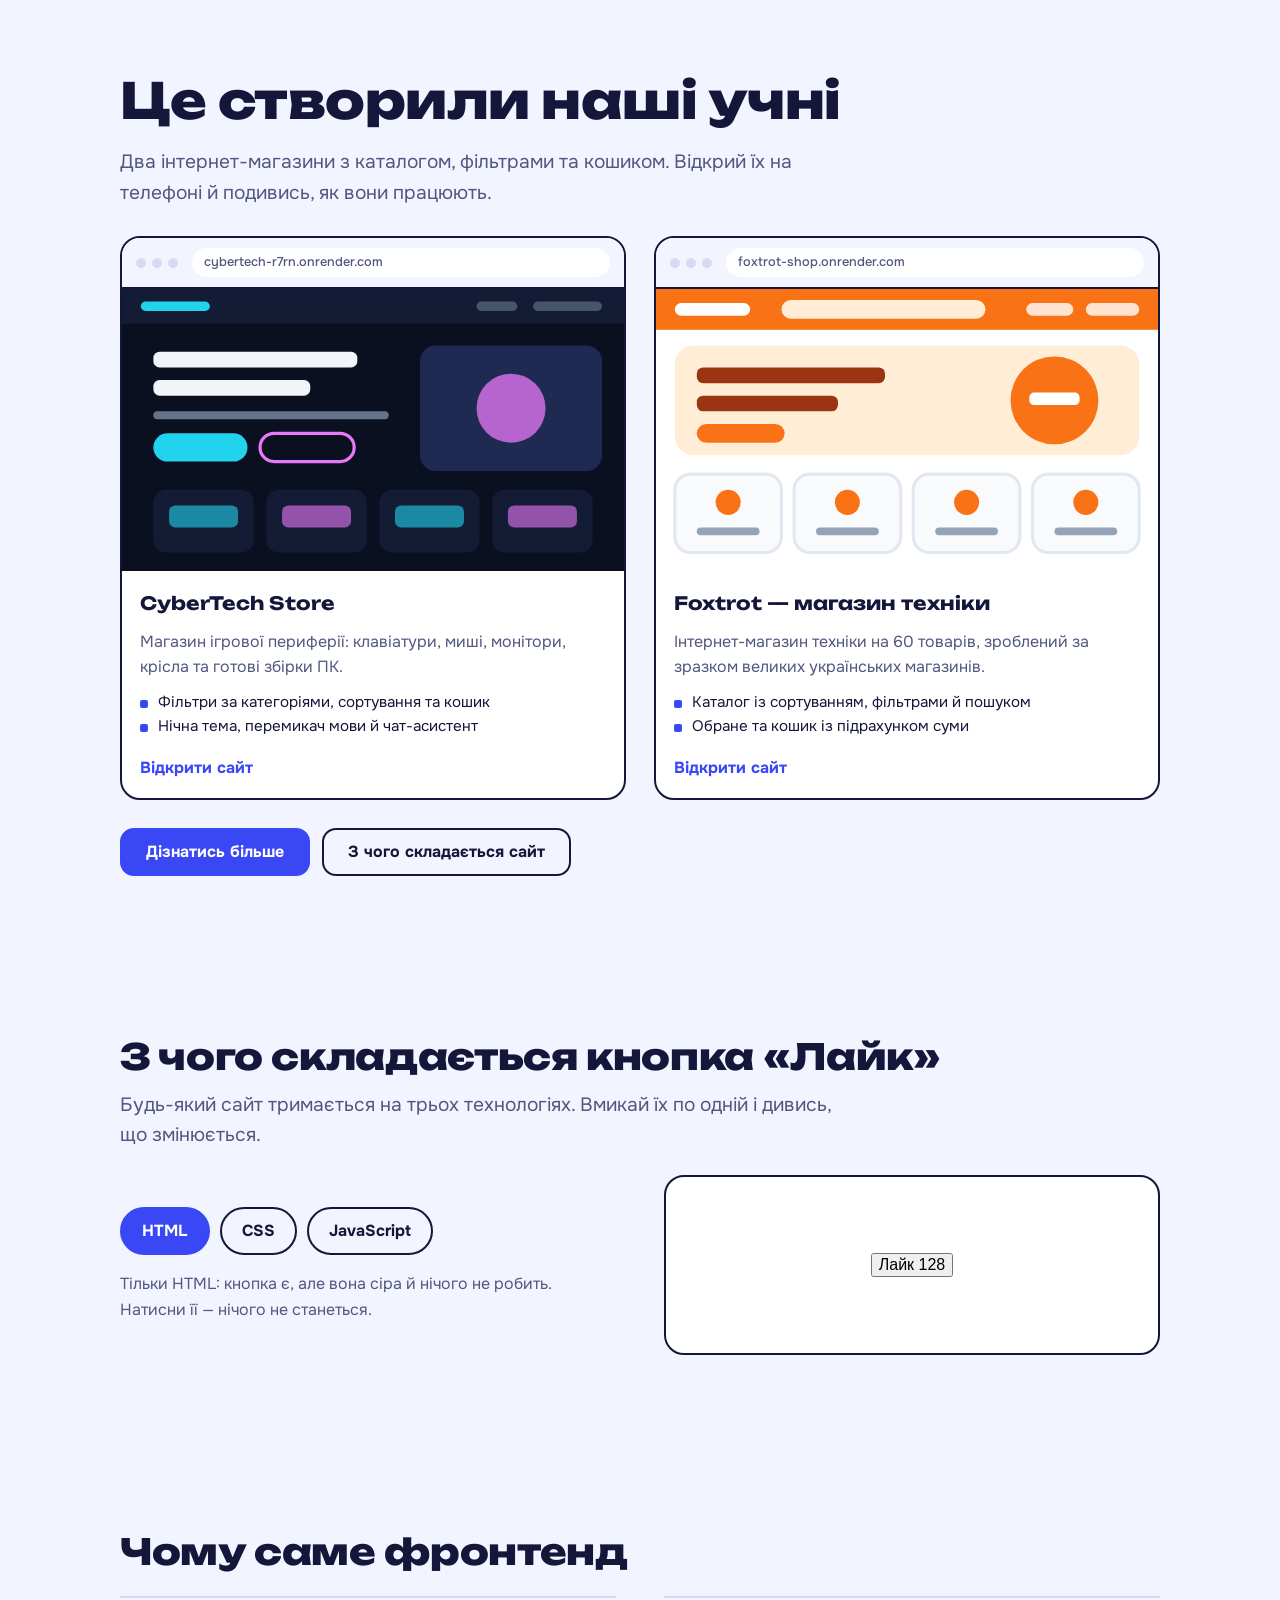
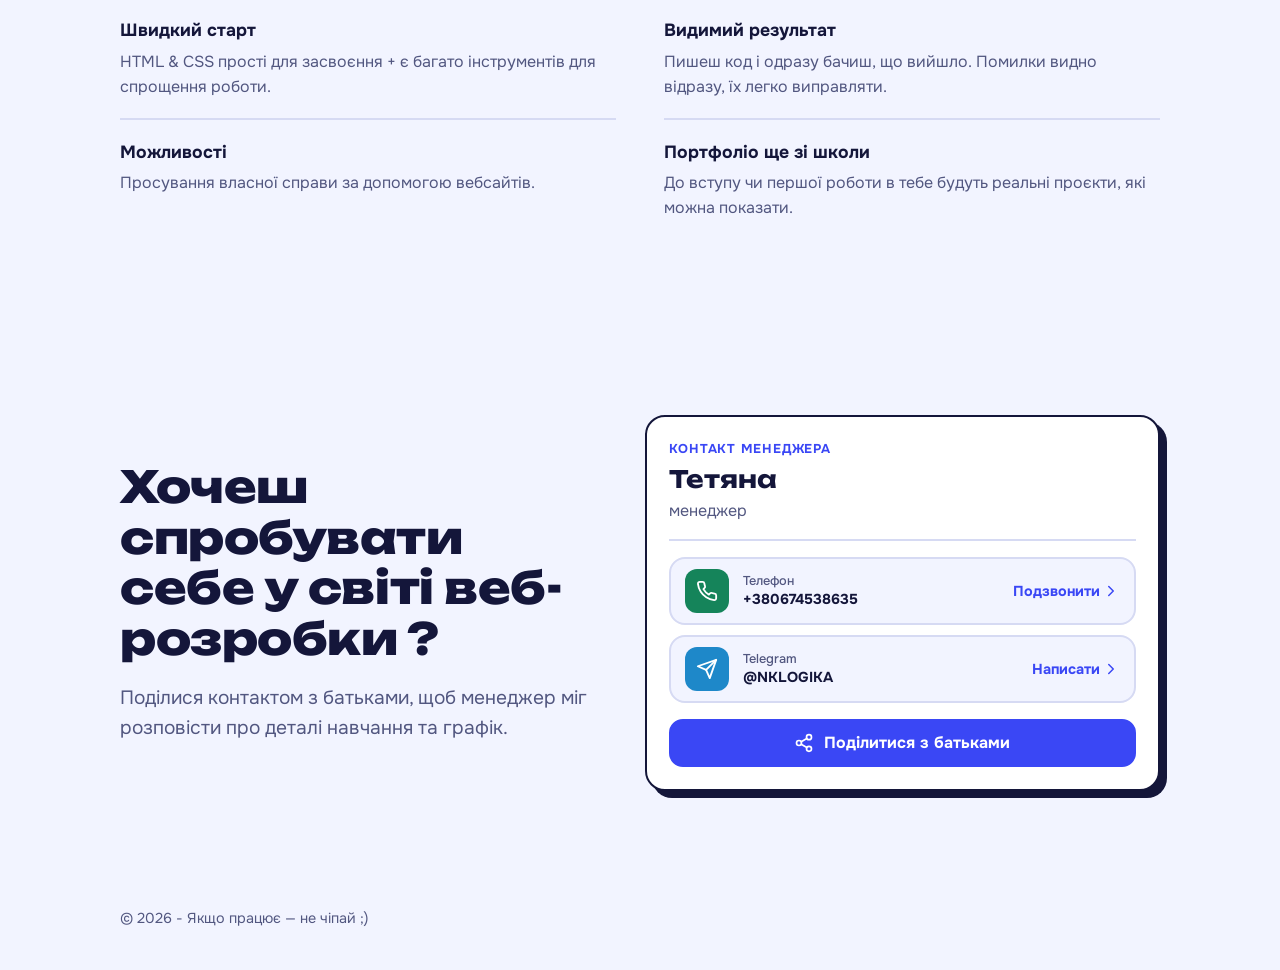
==== commit f36d3d3f: "fix text size a bit" ====
--- a/index.html
+++ b/index.html
@@ -29,7 +29,7 @@
           </p>
           <div class="ex-grid" id="exGrid"></div>
           <div class="actions">
-            <a class="btn" href="#share">Показати батькам</a>
+            <a class="btn" href="#share">Дізнатись більше</a>
             <a class="btn ghost" href="#layers">З чого складається сайт</a>
           </div>
         </section>
--- a/main.css
+++ b/main.css
@@ -550,7 +550,7 @@
   font-weight: 500;
 }
 .contact-text strong {
-  font-size: 1.05rem;
+  font-size: 0.9rem;
   overflow-wrap: anywhere;
 }
 .contact-act {
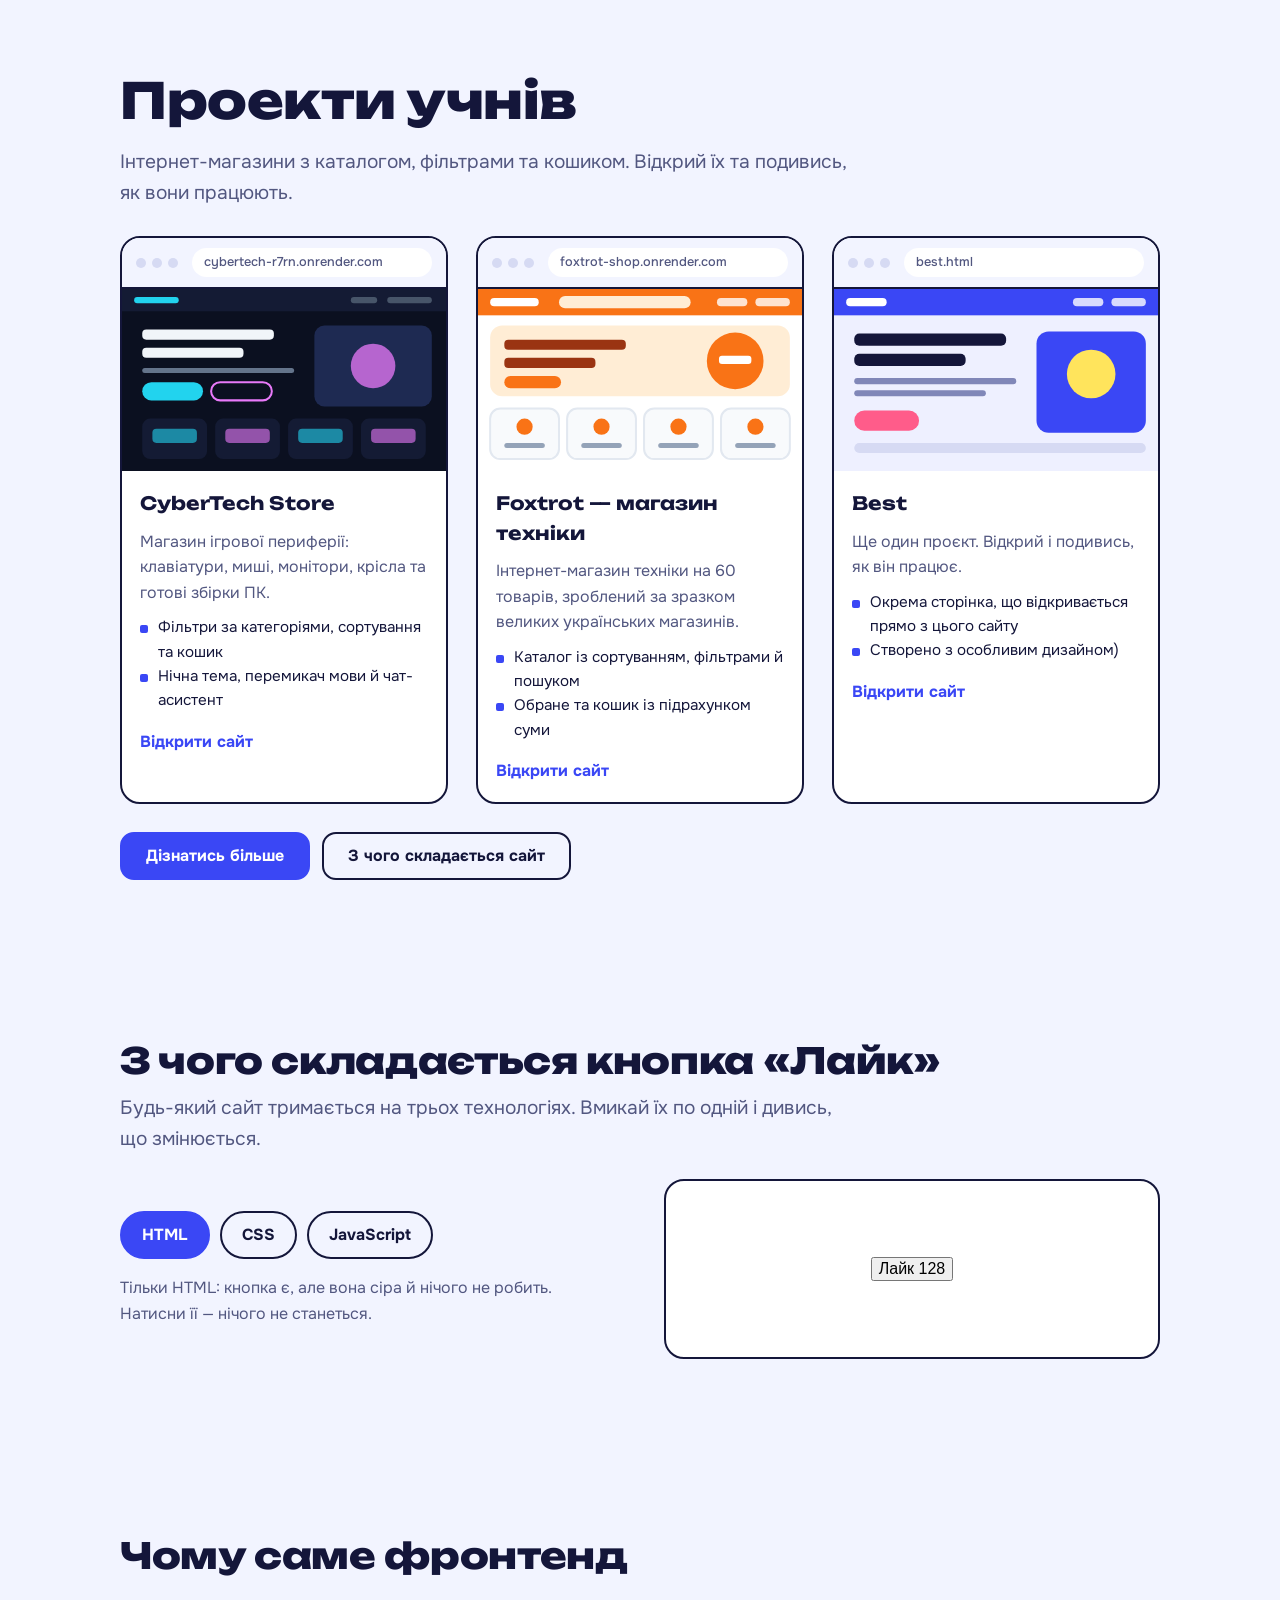
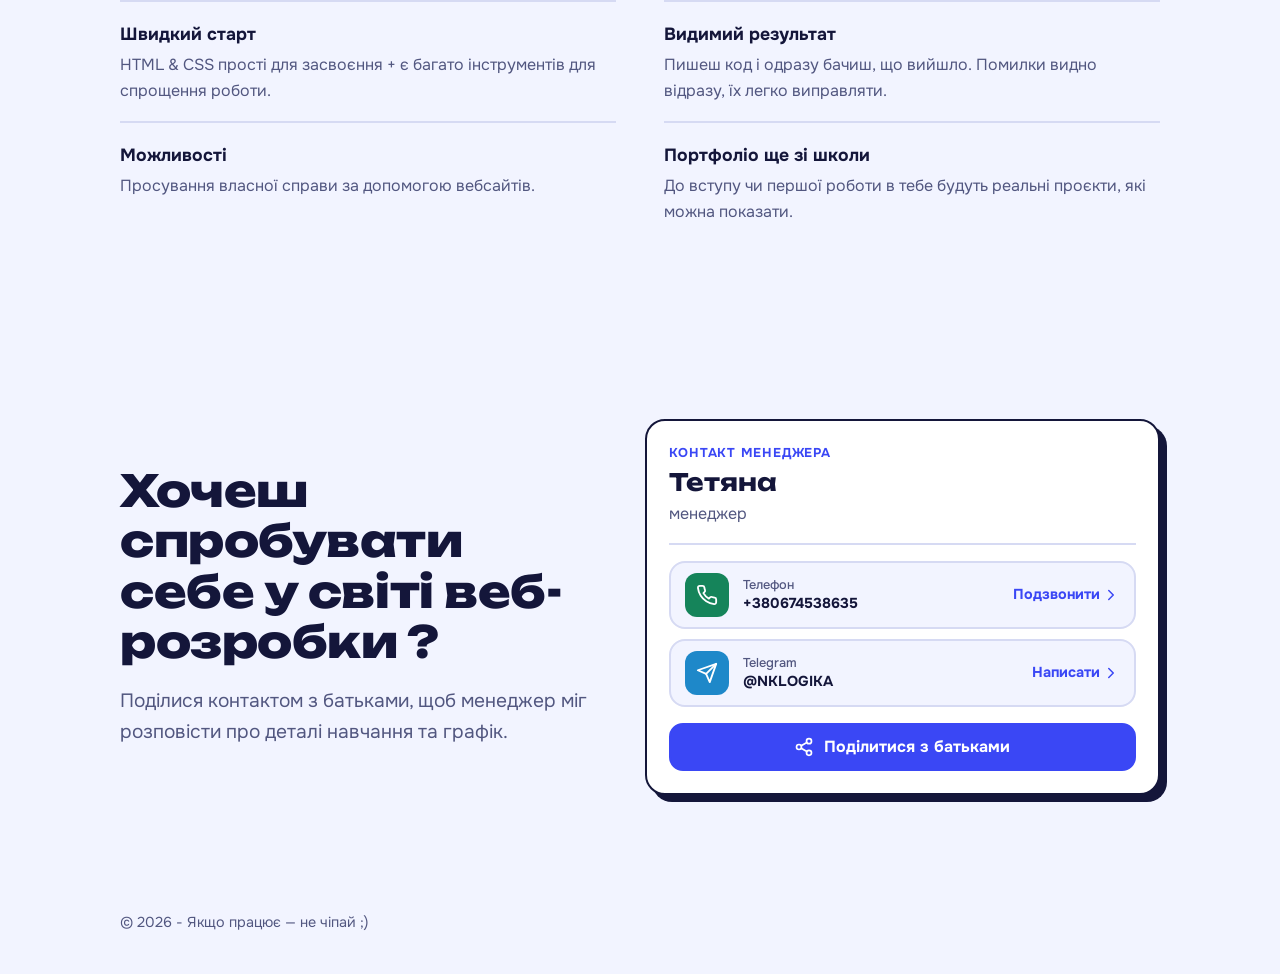
==== commit f5586009: "added content" ====
--- a/index.html
+++ b/index.html
@@ -22,10 +22,10 @@
       <!-- HERO: student projects -->
       <div class="wrap">
         <section class="hero" id="examples" aria-labelledby="hero-title">
-          <h1 id="hero-title" class="display">Це створили наші учні</h1>
+          <h1 id="hero-title" class="display">Проекти учнів</h1>
           <p class="lead">
-            Два інтернет-магазини з каталогом, фільтрами та кошиком. Відкрий їх
-            на телефоні й подивись, як вони працюють.
+            Інтернет-магазини з каталогом, фільтрами та кошиком. Відкрий їх
+            та подивись, як вони працюють.
           </p>
           <div class="ex-grid" id="exGrid"></div>
           <div class="actions">
@@ -165,4 +165,4 @@
     </footer>
     <script src="./main.js"></script>
   </body>
-</html>+</html>
--- a/main.css
+++ b/main.css
@@ -314,6 +314,17 @@
     gap: 28px;
   }
 }
+/* 2 колонки: останній непарний проєкт на всю ширину */
+@media (min-width: 720px) and (max-width: 999px) {
+  .ex:last-child:nth-child(odd) {
+    grid-column: 1 / -1;
+  }
+}
+@media (min-width: 1000px) {
+  .ex-grid {
+    grid-template-columns: repeat(3, 1fr);
+  }
+}
 .ex {
   display: flex;
   flex-direction: column;
@@ -598,4 +609,4 @@
 }
 .share-status[hidden] {
   display: none;
-}+}
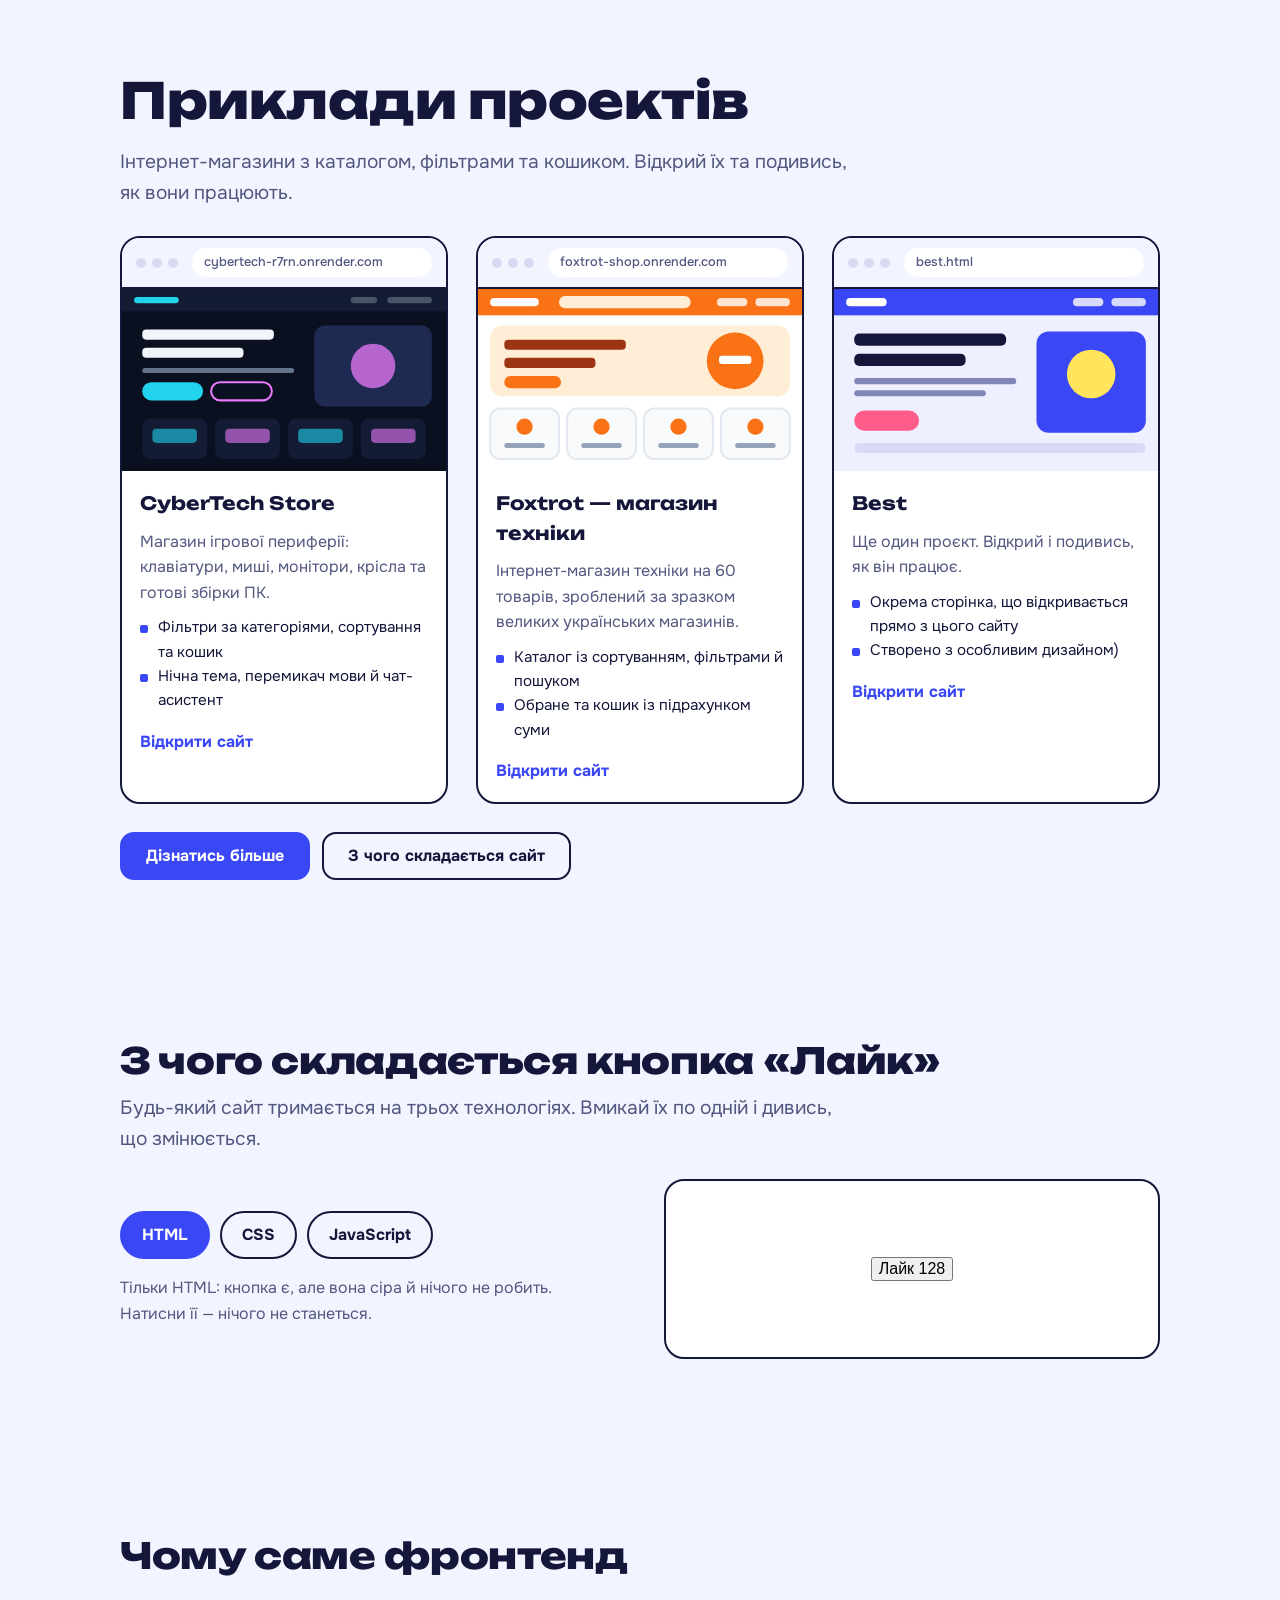
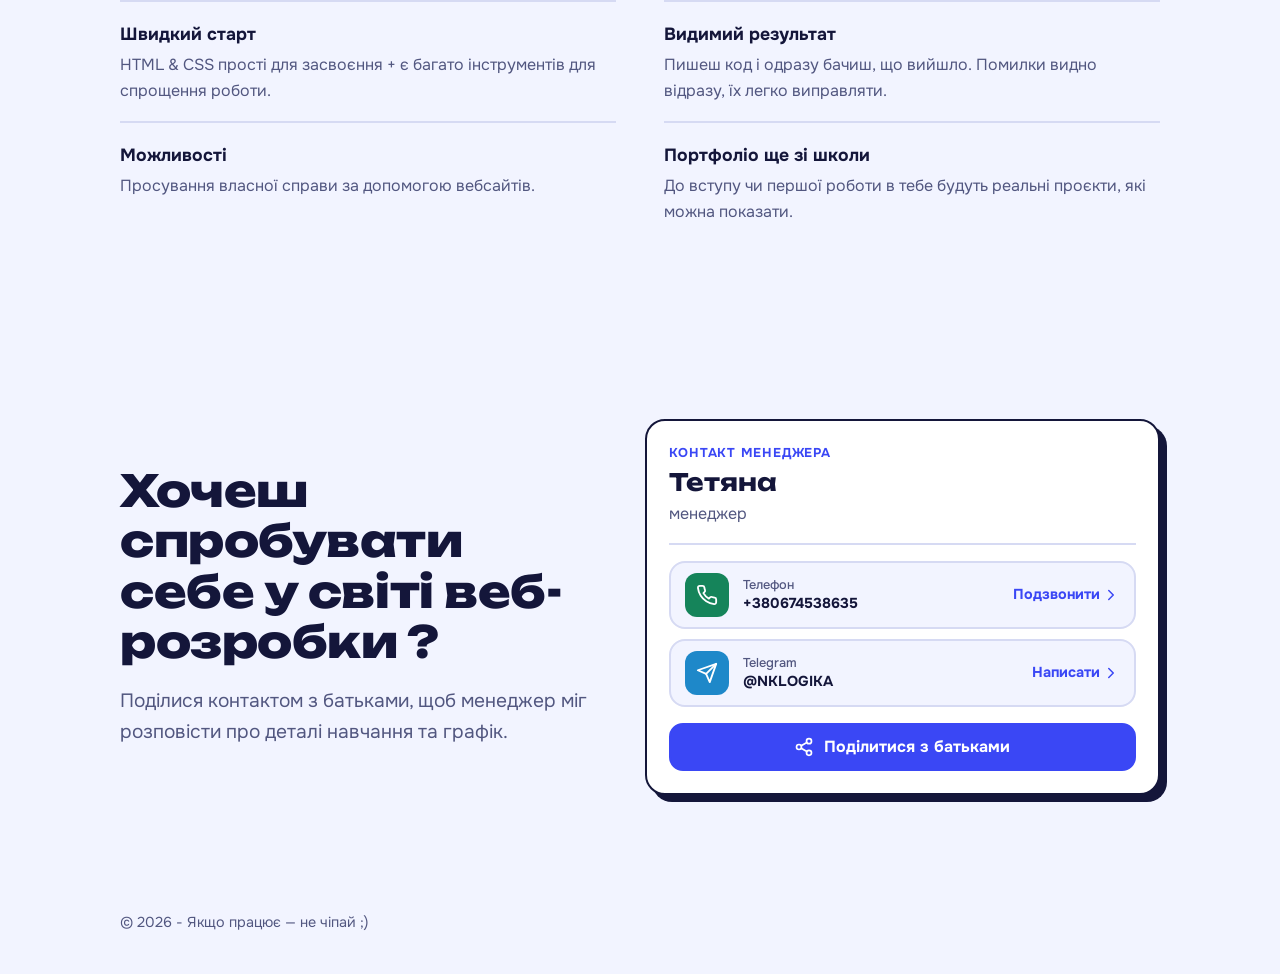
==== commit 48ecbb30: "added 3rd site example" ====
--- a/index.html
+++ b/index.html
@@ -22,7 +22,7 @@
       <!-- HERO: student projects -->
       <div class="wrap">
         <section class="hero" id="examples" aria-labelledby="hero-title">
-          <h1 id="hero-title" class="display">Проекти учнів</h1>
+          <h1 id="hero-title" class="display">Приклади проектів</h1>
           <p class="lead">
             Інтернет-магазини з каталогом, фільтрами та кошиком. Відкрий їх
             та подивись, як вони працюють.
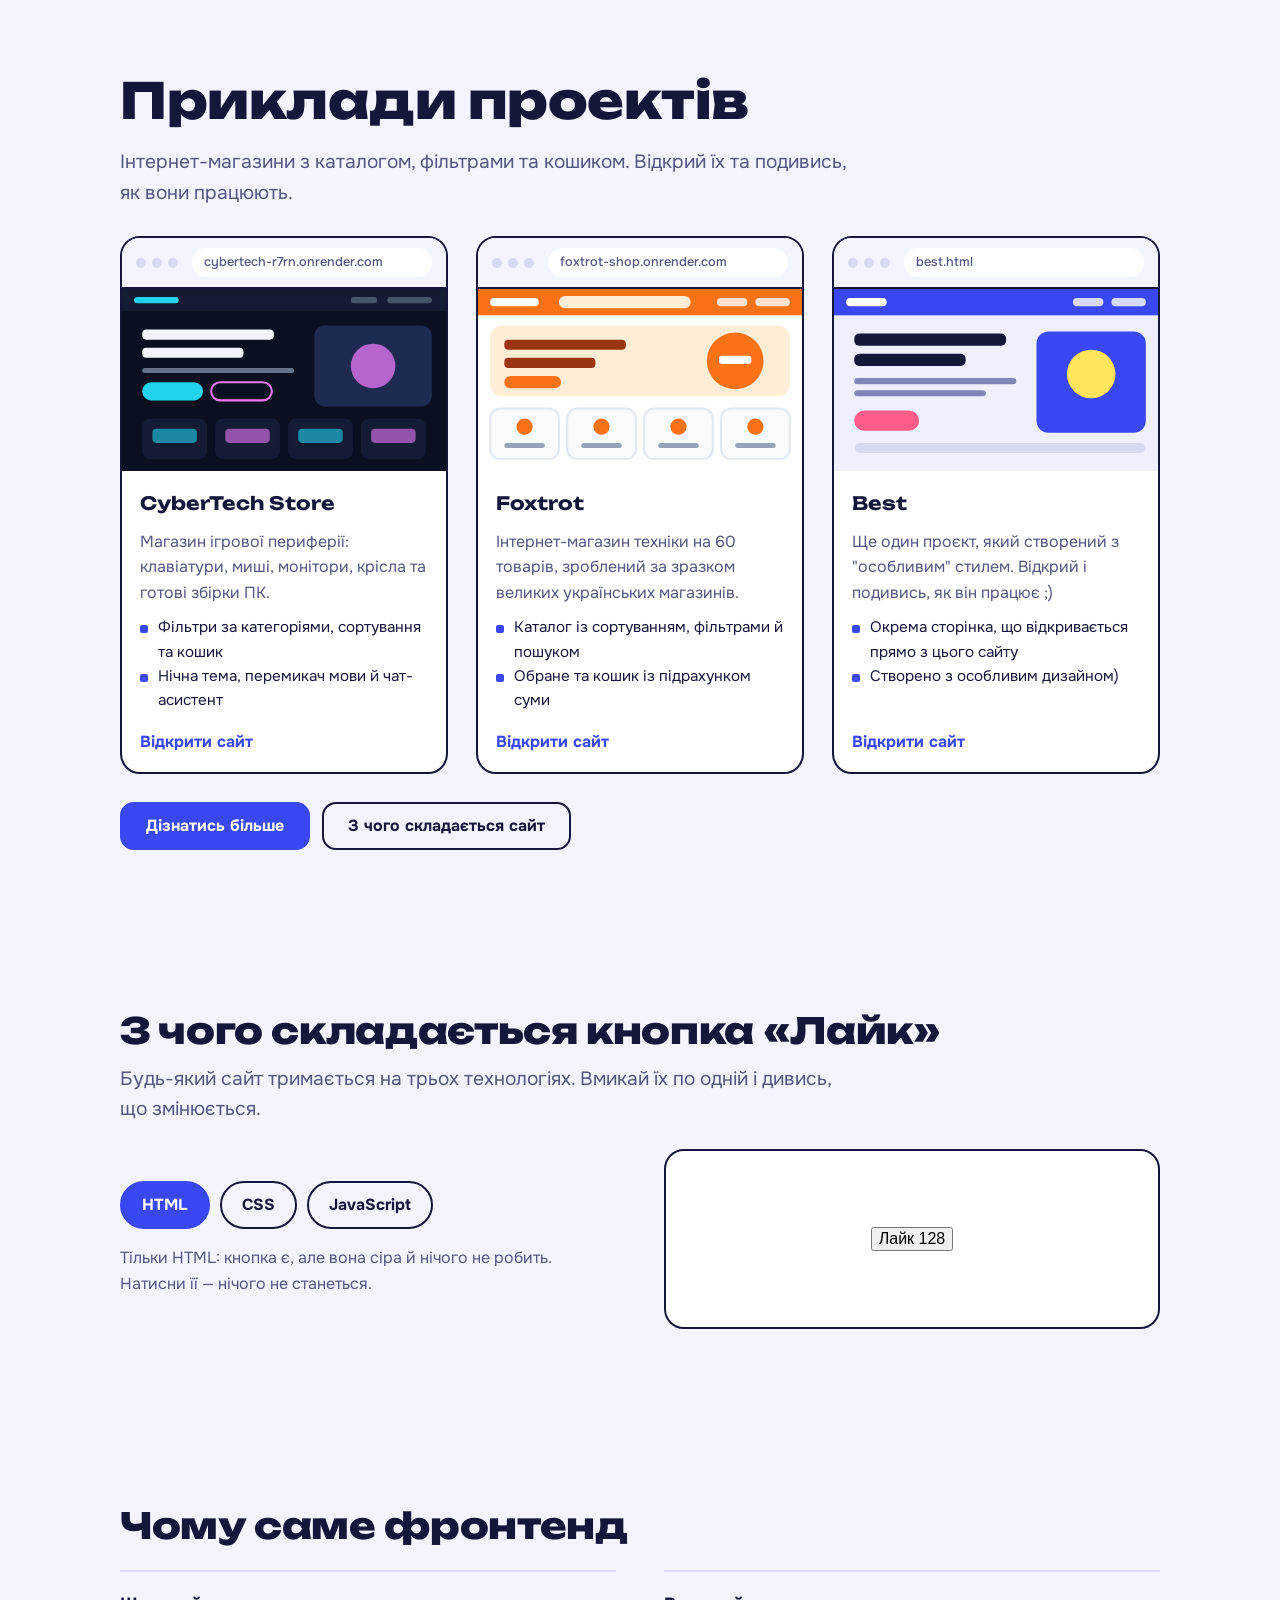
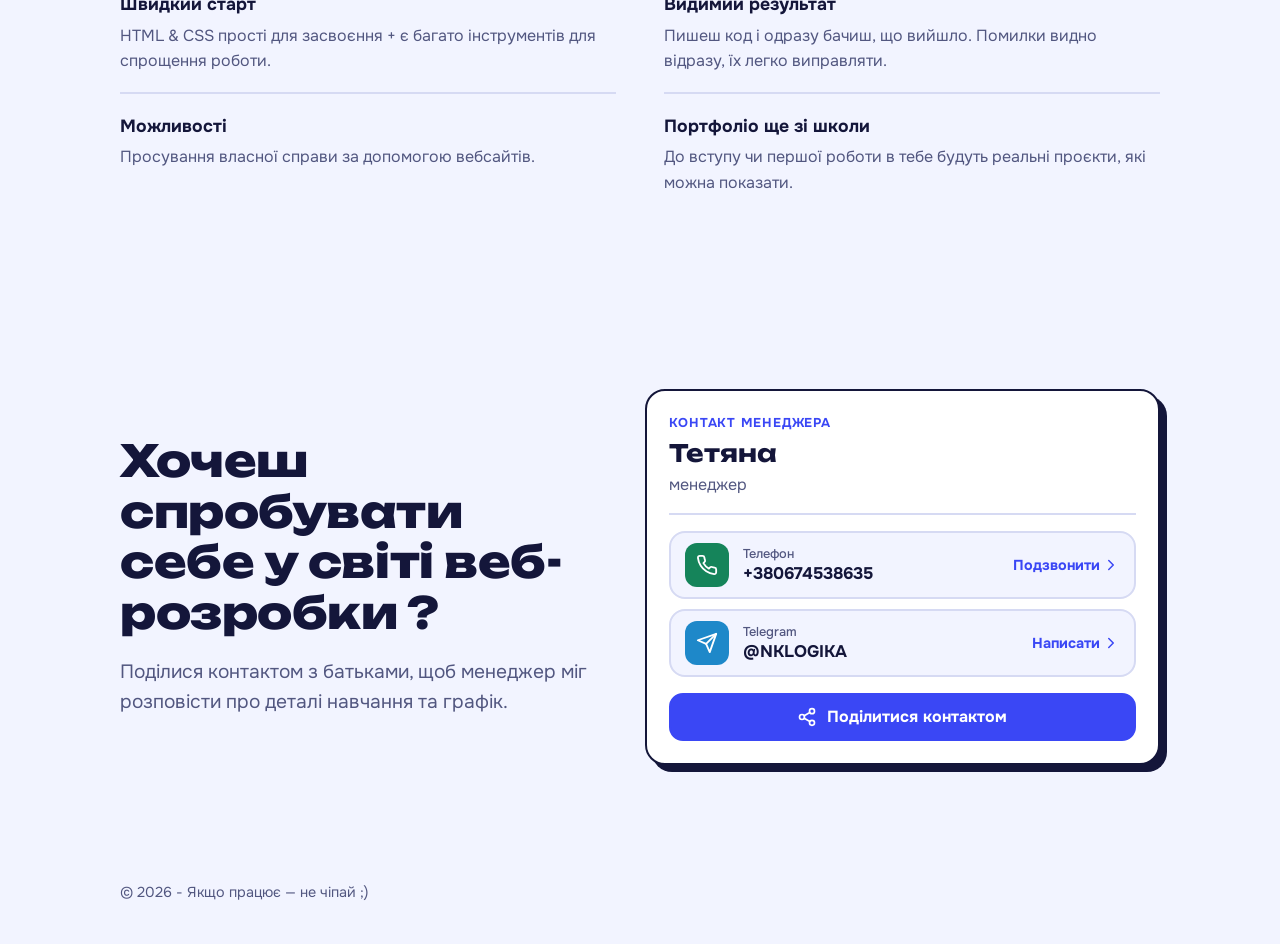
==== commit 96431016: "paraphrase" ====
--- a/index.html
+++ b/index.html
@@ -149,7 +149,7 @@
                 <line x1="8.59" y1="13.51" x2="15.42" y2="17.49" />
                 <line x1="15.41" y1="6.51" x2="8.59" y2="10.49" />
               </svg>
-              Поділитися з батьками
+              Поділитися контактом
             </button>
             <div class="share-channels" id="shareChannels" hidden></div>
             <p class="share-status" id="shareStatus" role="status" hidden></p>
--- a/main.css
+++ b/main.css
@@ -398,8 +398,10 @@
   opacity: 1;
 }
 .ex-body {
+  flex: 1;
   padding: 18px;
-  display: grid;
+  display: flex;
+  flex-direction: column;
   gap: 10px;
 }
 .ex-body h3 {
@@ -426,7 +428,9 @@
   background: var(--accent);
 }
 .ex-cta {
-  margin-top: 6px;
+  align-self: flex-start;
+  margin-top: auto;
+  padding-top: 6px;
   font-weight: 700;
   color: var(--accent);
 }
@@ -561,7 +565,7 @@
   font-weight: 500;
 }
 .contact-text strong {
-  font-size: 0.9rem;
+  font-size: 1.05rem;
   overflow-wrap: anywhere;
 }
 .contact-act {
@@ -609,4 +613,4 @@
 }
 .share-status[hidden] {
   display: none;
-}
+}
